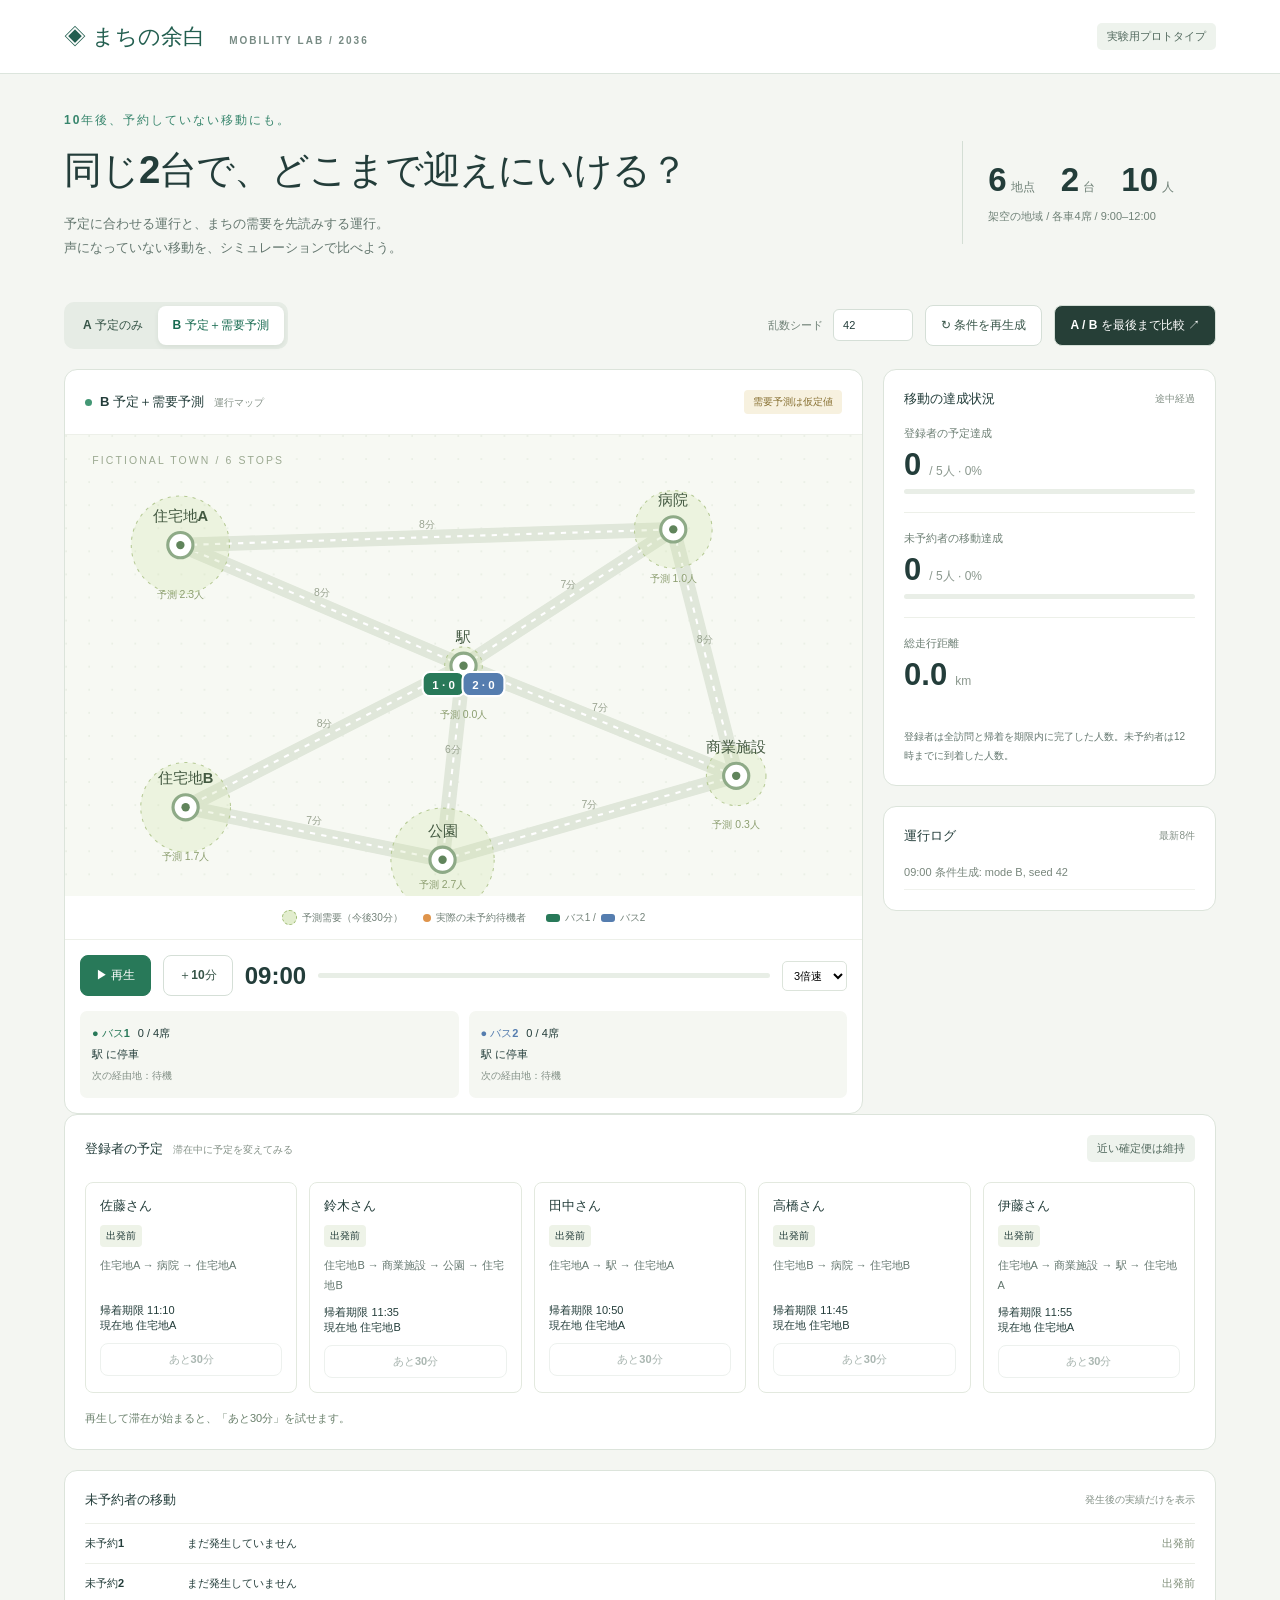
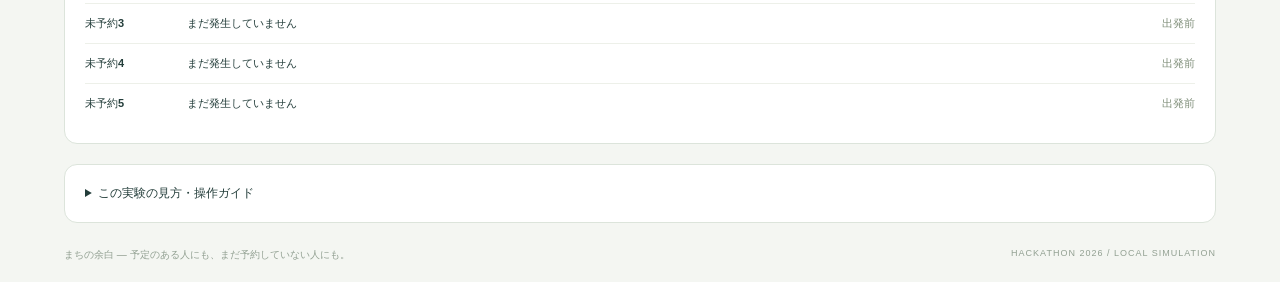
==== index.html @ 5d80bab8 "Build mobility simulator with operation guide and GitHub Pages site" ====
<!doctype html>
<html lang="ja"><head><meta charset="utf-8"><meta name="viewport" content="width=device-width, initial-scale=1"><link rel="icon" href="favicon.svg" type="image/svg+xml"><title>まちの余白 | 需要バスシミュレーター</title><link rel="stylesheet" href="style.css"></head>
<body><header><a class="brand" href="./">◈ まちの余白 <small>MOBILITY LAB / 2036</small></a><span class="tag">実験用プロトタイプ</span></header>
<main><div class="intro"><div><div class="eyebrow">10年後、予約していない移動にも。</div><h1>同じ2台で、<br class="mobile">どこまで迎えにいける？</h1><p>予定に合わせる運行と、まちの需要を先読みする運行。<br>声になっていない移動を、シミュレーションで比べよう。</p></div><div class="conditions"><b>6<span>地点</span> 2<span>台</span> 10<span>人</span></b><small>架空の地域 / 各車4席 / 9:00–12:00</small></div></div>
<section class="toolbar"><div class="modes" role="group" aria-label="運行方式"><button id="modeA">A 予定のみ</button><button id="modeB" class="selected">B 予定＋需要予測</button></div><label>乱数シード <input id="seed" type="number" value="42" min="1" max="999999"></label><button id="reset">↻ 条件を再生成</button><button id="compare" class="dark">A / B を最後まで比較 ↗</button></section>
<div class="layout"><section class="map-panel"><div class="panel-head"><div><span class="live-dot"></span><b id="modeTitle">B 予定＋需要予測</b><span class="muted">運行マップ</span></div><span class="assumption">需要予測は仮定値</span></div><svg id="map" viewBox="0 0 760 440" role="img" aria-label="6地点の道路、車両と待機者"></svg><div class="legend"><span><i class="halo"></i>予測需要（今後30分）</span><span><i class="wait-dot"></i>実際の未予約待機者</span><span><i class="bus-dot"></i>バス1 / <i class="bus-dot second"></i>バス2</span></div><div class="playback"><button id="play" class="primary">▶ 再生</button><button id="step">＋10分</button><strong id="clock">09:00</strong><div class="timeline"><div id="progress"></div></div><label><select id="speed" aria-label="再生速度"><option value="1">標準</option><option value="3" selected>3倍速</option><option value="8">8倍速</option></select></label></div><div id="busCards" class="bus-cards"></div></section>
<aside><section class="card"><div class="panel-head"><b>移動の達成状況</b><span id="phase" class="muted">途中経過</span></div><div id="stats"></div><p class="note">登録者は全訪問と帰着を期限内に完了した人数。未予約者は12時までに到着した人数。</p></section><section class="card"><div class="panel-head"><b>運行ログ</b><span class="muted">最新8件</span></div><div id="logs" class="logs" aria-live="off"></div></section></aside></div>
<section id="comparison" class="card comparison" hidden></section>
<section class="card"><div class="panel-head"><div><b>登録者の予定</b><span class="muted">滞在中に予定を変えてみる</span></div><span class="tag">近い確定便は維持</span></div><div id="people" class="people"></div><p id="notice" class="notice" role="status">再生して滞在が始まると、「あと30分」を試せます。</p></section>
<section class="card"><div class="panel-head"><b>未予約者の移動</b><span class="muted">発生後の実績だけを表示</span></div><div id="walkins" class="walkins"></div></section>
<details class="card"><summary>この実験の見方・操作ガイド</summary>
<h3>まずは1分で体験</h3>
<ol class="guide">
<li><b>バスを動かす：</b>「B 予定＋需要予測」とシード「42」のまま、「＋10分」を2回押して9:20へ進めます。「再生」なら自動で進み、もう一度押すと一時停止。速度は右のメニューで変えられます。</li>
<li><b>予定を変える：</b>登録者の予定で、滞在中の佐藤さんの「あと30分」を押します。次の出発可能時刻が9:42から10:12に変わります。帰着期限は変わりません。運行を進め、後続の迎えや達成状況を見てください。</li>
<li><b>同じ条件で比べる：</b>「A / B を最後まで比較」を押すと、AとBを同じシード・予定変更なしで9時から12時まで計算し、結果を並べます。いま見ている地図の時刻と変更内容はそのままです。</li>
<li><b>別の需要で試す：</b>シードを「1」に変えて比較すると、Bが必ず有利ではない例を見られます。「条件を再生成」でそのシードの運行を9時からやり直せます。A/Bの方式切り替えも運行と予定変更をリセットします。</li>
</ol>
<h3>画面の読み方</h3>
<p>緑の円は今後30分の予測需要で、実際の乗客数ではありません。オレンジの「待ち」はその場にいる未予約者。バスの数字は「車両番号・乗車人数」です。「未予約者の移動」と運行ログで、実際の乗車・到着を追えます。</p>
<p>「あと30分」は滞在中に使えます。出発可能時刻まで10分以内、または次の迎えが確定済みの場合は変更を断ります。割り当てられない移動や期限内に終わらない予定も、成功として数えません。</p>
<p>比べたいのは「何人多く運べたか」と「そのために何km走ったか」。登録者の達成率も一緒に見てください。このデモのシード42では、登録者はA/Bとも5人達成、未予約者はAが0人・Bが4人、距離は109.8km・154.8kmです。距離増加も含めて効果を考える実験です。</p>
<h3>実験の条件と簡易版の範囲</h3><p>AもBも、停留所に来た時点で未予約者を確認し、運べる場合は受け入れます。Bだけが仮の期待需要を使って立ち寄ります。未来の発生時刻や、到着前の待機人数は配車に使いません。</p><p>結果は固定の道路と仮の需要から計算するもので、実地域での効果を保証しません。Bが必ず有利になる設定ではありません。比較ボタンは同じシード・予定変更なしで最初からA/Bを実行します。</p><p>ブラウザ内で完結するHTML/JavaScript版です。AIによるコード作成支援を利用しています。需要予測は学習済みAIではなく仮定した分布です。</p><p id="engineNotes">簡易配車：固定道路の最短経路と貪欲な割当を使います。全訪問・全車両をまとめて最適化する方式ではありません。各車の次の迎え1件を確定し、その先は仮計画にします。出発可能時刻と帰着期限をもとに次便を割り当て、10分以内の便の変更は拒否します。将来の全訪問を含めた厳密な挿入最適化は本格版の追加範囲です。</p></details>
<footer>まちの余白 — 予定のある人にも、まだ予約していない人にも。<span>HACKATHON 2026 / LOCAL SIMULATION</span></footer></main><script src="engine.js"></script><script src="app.js"></script></body></html>
---- style.css ----
:root{font-family:-apple-system,BlinkMacSystemFont,'Hiragino Kaku Gothic ProN','Noto Sans JP',sans-serif;color:#233d3a;background:#f4f6f2;font-synthesis:none}*{box-sizing:border-box}body{margin:0}header{height:74px;background:#fff;border-bottom:1px solid #dce5dd;display:flex;align-items:center;justify-content:space-between;padding:0 5%}.brand{text-decoration:none;color:#235f50;font-size:22px;font-weight:800}.brand small{font-size:10px;letter-spacing:2px;margin-left:18px;color:#788b84}.tag{font-size:11px;background:#eef3ed;padding:6px 10px;border-radius:5px;color:#52695e}main{max-width:1440px;margin:auto;padding:38px 5% 20px}.intro{display:flex;justify-content:space-between;align-items:center;margin-bottom:28px}.eyebrow{font-size:12px;font-weight:700;letter-spacing:2px;color:#36856c}h1{font-size:clamp(26px,3vw,39px);line-height:1.5;letter-spacing:-1px;margin:12px 0}p{font-size:13px;line-height:1.9;color:#64776f}.conditions{padding:20px 25px;border-left:1px solid #d4ded5}.conditions b{font-size:33px;white-space:nowrap}.conditions b span{font-size:12px;margin:0 17px 0 4px;color:#6f8177}.conditions small{display:block;font-size:11px;margin-top:10px;color:#6f8177}.toolbar{display:flex;gap:12px;align-items:center;margin-bottom:20px;flex-wrap:wrap}button,select,input{font:inherit}button{border:1px solid #d5dfd7;background:white;color:#365447;border-radius:8px;padding:11px 15px;font-size:12px;font-weight:650;cursor:pointer;transition:.15s}button:hover{background:#e3efe5;border-color:#86af99}button:disabled{cursor:default;opacity:.42}button:focus-visible,select:focus-visible,input:focus-visible{outline:3px solid #ebba53;outline-offset:2px}.modes{display:flex;background:#e6ece5;border-radius:10px;padding:4px}.modes button{border:0;background:transparent}.modes .selected{background:#fff;box-shadow:0 2px 5px #29443115;color:#176a50}.toolbar label{font-size:11px;margin-left:auto;color:#6d7f74}input{width:80px;border:1px solid #d5dfd7;border-radius:6px;padding:9px;margin-left:7px;background:white;color:#233d3a}.dark{background:#263f37;color:white}.primary{background:#287959;color:white;border-color:#287959}.layout{display:grid;grid-template-columns:minmax(0,2.4fr) minmax(255px,1fr);gap:20px}.map-panel,.card{border:1px solid #dce4db;background:#fff;border-radius:13px;overflow:hidden}.card{padding:20px;margin-bottom:20px}.panel-head{display:flex;align-items:center;justify-content:space-between;gap:10px;font-size:13px;flex-wrap:wrap}.map-panel>.panel-head{padding:20px;border-bottom:1px solid #edf0e9}.muted{font-size:10px;color:#849187;margin-left:10px}.live-dot{display:inline-block;width:7px;height:7px;border-radius:50%;background:#439775;margin-right:8px}.assumption{font-size:10px;color:#887133;background:#f7f1df;padding:5px 9px;border-radius:4px}#map{width:100%;display:block;background:#f7f9f3}svg text{font-family:inherit}.legend{display:flex;justify-content:center;gap:20px;padding:14px 8px;font-size:10px;color:#728178;border-bottom:1px solid #edf0e9}.legend span{display:flex;align-items:center;gap:5px}i{display:inline-block}.halo{width:15px;height:15px;background:#e2edce;border:1px dashed #9cba70;border-radius:50%}.wait-dot{height:8px;width:8px;border-radius:50%;background:#df944b}.bus-dot{height:8px;width:14px;background:#287959;border-radius:3px}.second{background:#557daf}.playback{padding:15px;display:flex;gap:12px;align-items:center}.playback strong{font-size:24px;font-variant-numeric:tabular-nums}.timeline{height:5px;background:#e8eee6;flex:1;border-radius:10px;overflow:hidden}#progress{height:100%;background:#499977;width:0}select{font-size:11px;padding:7px;border:1px solid #dce4db;border-radius:5px;background:white}.bus-cards{display:grid;grid-template-columns:1fr 1fr;gap:10px;padding:0 15px 15px}.bus-card{background:#f5f7f2;border-radius:7px;padding:12px;font-size:11px;line-height:1.9}.bus-card b{margin-right:8px}.stat{padding:18px 0;border-bottom:1px solid #edf0e9}.stat:last-child{border-bottom:0}.stat-label{font-size:11px;color:#6d7f74}.stat-value{display:flex;align-items:baseline;gap:8px;margin:7px 0}.stat-value b{font-size:31px;line-height:1.1}.stat-value span{font-size:12px;color:#8b988e}.bar{height:5px;background:#e9eee7;border-radius:9px;overflow:hidden}.bar>div{height:100%;background:#4c9575}.note{font-size:10px;margin-bottom:0}.logs{margin-top:12px;max-height:174px;overflow:auto;font-size:11px;line-height:1.8;color:#78867c}.logs div{border-bottom:1px solid #f0f2ed;padding:6px 0}.people{display:grid;grid-template-columns:repeat(5,1fr);gap:12px;margin-top:20px}.person{border:1px solid #e3e9df;border-radius:8px;padding:14px;font-size:11px}.person h3{font-size:13px;margin:0 0 10px}.person p{font-size:11px;line-height:1.8;min-height:38px;margin:9px 0}.person .status{font-size:10px;border-radius:4px;background:#eef3e8;padding:4px 6px;display:inline-block}.person button{width:100%;margin-top:10px;padding:8px;font-size:11px}.notice{font-size:11px;color:#6a806c;margin:15px 0 0}.comparison{margin-top:20px}.comparison table{width:100%;border-collapse:collapse;margin-top:15px;font-size:12px}.comparison td,.comparison th{padding:12px;text-align:left;border-bottom:1px solid #e7ede3}.comparison th{color:#6b7d71;font-weight:500}.comparison td:last-child{background:#f2f7ee}details{font-size:12px;margin-top:20px}summary{cursor:pointer;font-weight:600}footer{display:flex;justify-content:space-between;font-size:10px;color:#92a092;margin-top:25px;gap:20px}footer span{font-size:9px;letter-spacing:1px}.mobile{display:none}@media(max-width:1050px){main{padding:25px 3%}.layout{grid-template-columns:1fr}aside{display:grid;grid-template-columns:1fr 1fr;gap:20px}.conditions{display:none}.people{grid-template-columns:repeat(3,1fr)}.toolbar label{margin-left:0}}@media(max-width:600px){header{height:60px}.brand{font-size:18px}.brand small{display:none}main{padding:24px 14px}.mobile{display:block}.intro p{font-size:11px}.toolbar{gap:8px}.toolbar>.dark{width:100%}.modes{width:100%}.modes button{flex:1}.people{grid-template-columns:1fr 1fr}aside{display:block}.legend{gap:8px;font-size:8px}.playback{gap:7px;padding:12px 8px}.playback strong{font-size:20px}.playback button{padding:9px}.timeline{min-width:20px}footer{display:block}footer span{display:block;margin-top:10px}.panel-head .muted{display:none}.card{padding:15px}}
.walkins{margin-top:14px}.walkin{display:grid;grid-template-columns:90px 1fr 140px;gap:12px;border-top:1px solid #edf0e9;padding:12px 0;font-size:11px}.walkin .status{text-align:right;color:#7e8d78}@media(max-width:600px){.walkin{grid-template-columns:65px 1fr 95px;font-size:10px;gap:6px}}
.guide{padding-left:22px;color:#64776f;line-height:1.9}.guide li{margin:12px 0}.guide b{color:#365447}details h3{font-size:13px;margin:22px 0 10px}
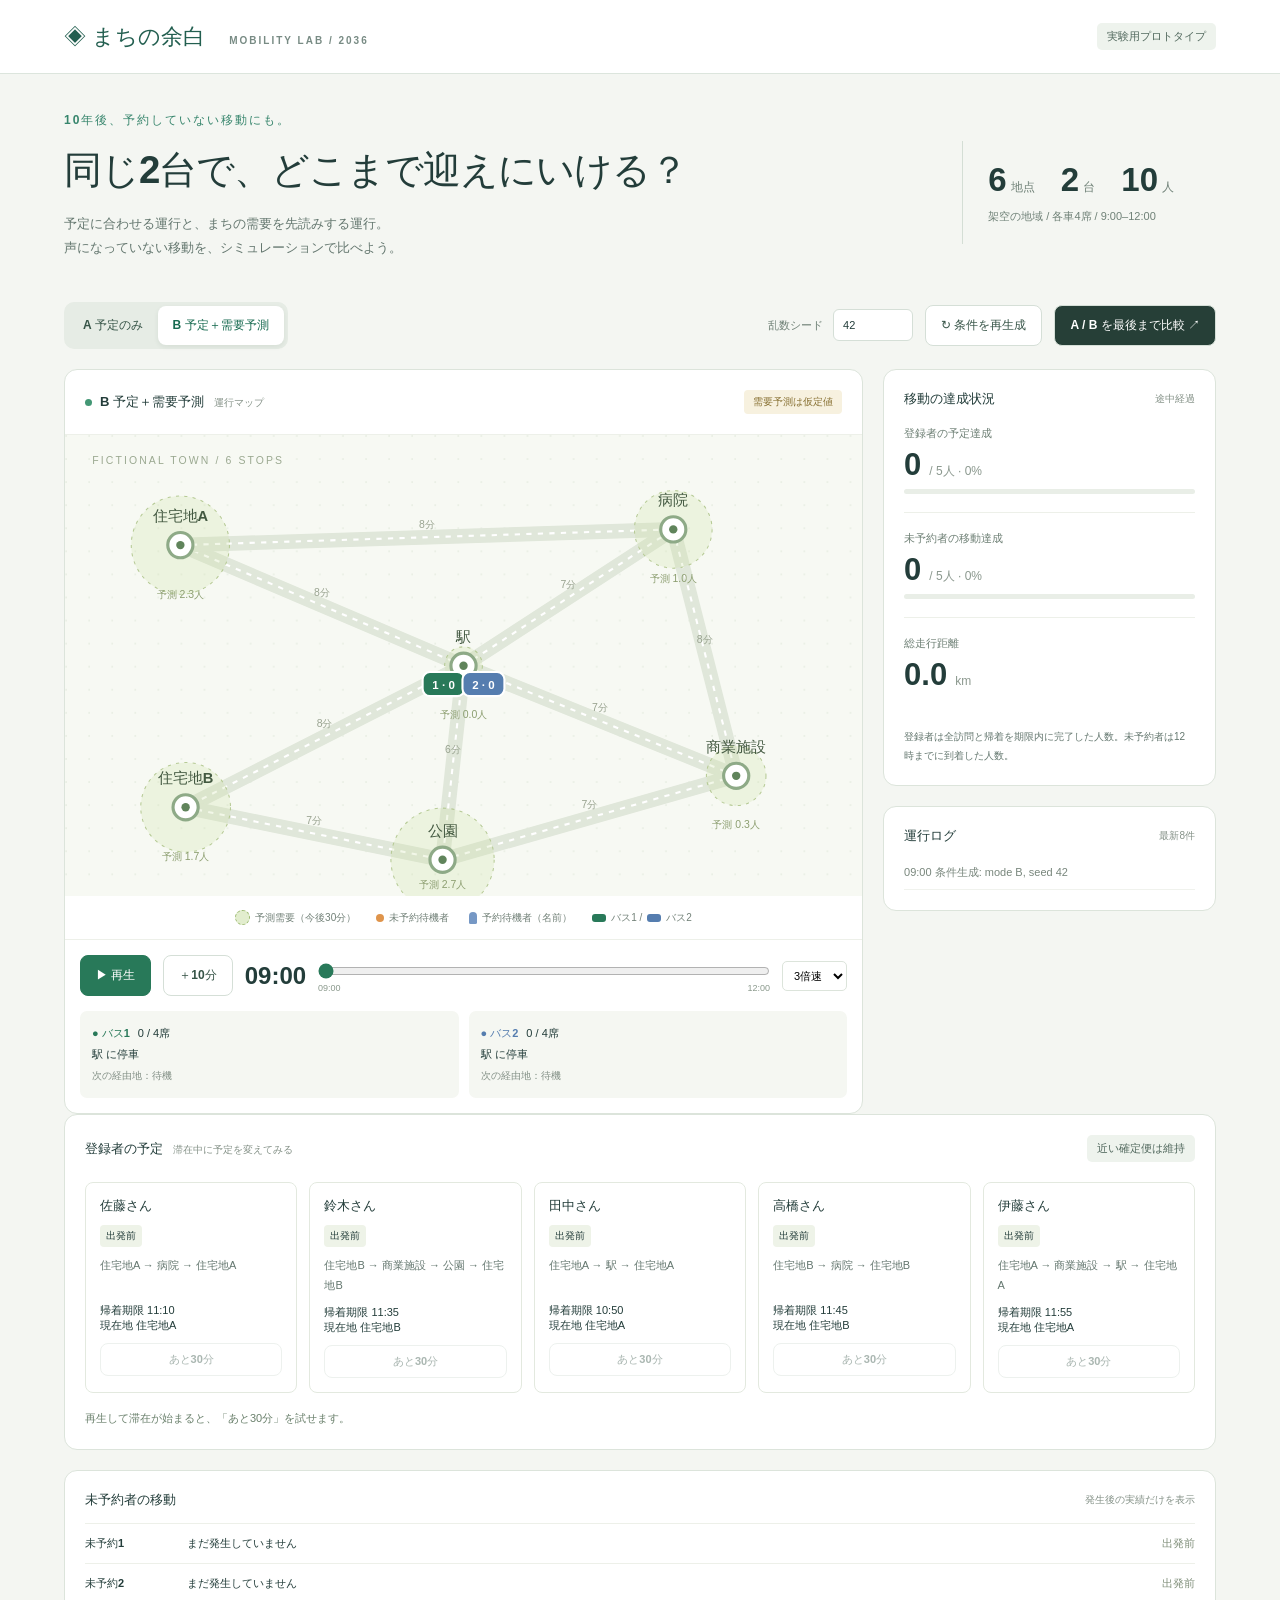
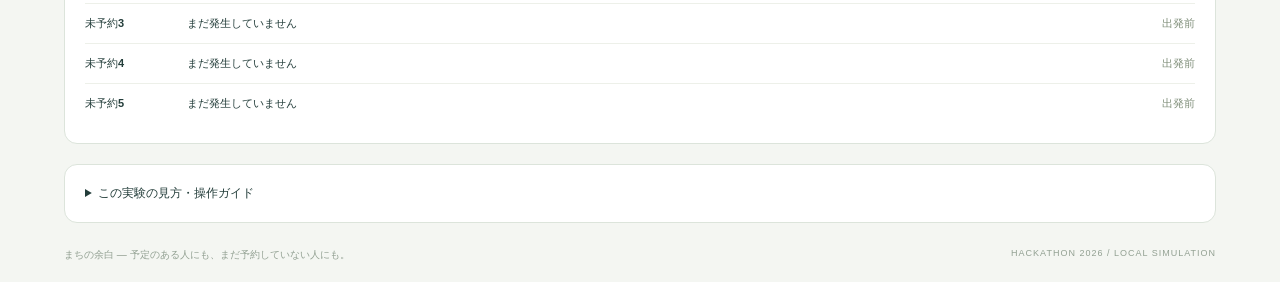
==== commit 6e3daccf: "Show named reservation waiters and add reversible time slider" ====
--- a/index.html
+++ b/index.html
@@ -3,7 +3,7 @@
 <body><header><a class="brand" href="./">◈ まちの余白 <small>MOBILITY LAB / 2036</small></a><span class="tag">実験用プロトタイプ</span></header>
 <main><div class="intro"><div><div class="eyebrow">10年後、予約していない移動にも。</div><h1>同じ2台で、<br class="mobile">どこまで迎えにいける？</h1><p>予定に合わせる運行と、まちの需要を先読みする運行。<br>声になっていない移動を、シミュレーションで比べよう。</p></div><div class="conditions"><b>6<span>地点</span> 2<span>台</span> 10<span>人</span></b><small>架空の地域 / 各車4席 / 9:00–12:00</small></div></div>
 <section class="toolbar"><div class="modes" role="group" aria-label="運行方式"><button id="modeA">A 予定のみ</button><button id="modeB" class="selected">B 予定＋需要予測</button></div><label>乱数シード <input id="seed" type="number" value="42" min="1" max="999999"></label><button id="reset">↻ 条件を再生成</button><button id="compare" class="dark">A / B を最後まで比較 ↗</button></section>
-<div class="layout"><section class="map-panel"><div class="panel-head"><div><span class="live-dot"></span><b id="modeTitle">B 予定＋需要予測</b><span class="muted">運行マップ</span></div><span class="assumption">需要予測は仮定値</span></div><svg id="map" viewBox="0 0 760 440" role="img" aria-label="6地点の道路、車両と待機者"></svg><div class="legend"><span><i class="halo"></i>予測需要（今後30分）</span><span><i class="wait-dot"></i>実際の未予約待機者</span><span><i class="bus-dot"></i>バス1 / <i class="bus-dot second"></i>バス2</span></div><div class="playback"><button id="play" class="primary">▶ 再生</button><button id="step">＋10分</button><strong id="clock">09:00</strong><div class="timeline"><div id="progress"></div></div><label><select id="speed" aria-label="再生速度"><option value="1">標準</option><option value="3" selected>3倍速</option><option value="8">8倍速</option></select></label></div><div id="busCards" class="bus-cards"></div></section>
+<div class="layout"><section class="map-panel"><div class="panel-head"><div><span class="live-dot"></span><b id="modeTitle">B 予定＋需要予測</b><span class="muted">運行マップ</span></div><span class="assumption">需要予測は仮定値</span></div><svg id="map" viewBox="0 0 760 440" role="img" aria-label="6地点の道路、車両と待機者"></svg><div class="legend"><span><i class="halo"></i>予測需要（今後30分）</span><span><i class="wait-dot"></i>未予約待機者</span><span><i class="reserved-dot"></i>予約待機者（名前）</span><span><i class="bus-dot"></i>バス1 / <i class="bus-dot second"></i>バス2</span></div><div class="playback"><button id="play" class="primary">▶ 再生</button><button id="step">＋10分</button><strong id="clock">09:00</strong><div class="timeline"><input id="timeSlider" type="range" min="0" max="180" step="1" value="0" aria-label="表示時刻（9時から12時）" aria-valuetext="09:00"><div class="time-bounds"><span>09:00</span><span>12:00</span></div></div><label><select id="speed" aria-label="再生速度"><option value="1">標準</option><option value="3" selected>3倍速</option><option value="8">8倍速</option></select></label></div><div id="busCards" class="bus-cards"></div></section>
 <aside><section class="card"><div class="panel-head"><b>移動の達成状況</b><span id="phase" class="muted">途中経過</span></div><div id="stats"></div><p class="note">登録者は全訪問と帰着を期限内に完了した人数。未予約者は12時までに到着した人数。</p></section><section class="card"><div class="panel-head"><b>運行ログ</b><span class="muted">最新8件</span></div><div id="logs" class="logs" aria-live="off"></div></section></aside></div>
 <section id="comparison" class="card comparison" hidden></section>
 <section class="card"><div class="panel-head"><div><b>登録者の予定</b><span class="muted">滞在中に予定を変えてみる</span></div><span class="tag">近い確定便は維持</span></div><div id="people" class="people"></div><p id="notice" class="notice" role="status">再生して滞在が始まると、「あと30分」を試せます。</p></section>
@@ -16,9 +16,9 @@
 <li><b>同じ条件で比べる：</b>「A / B を最後まで比較」を押すと、AとBを同じシード・予定変更なしで9時から12時まで計算し、結果を並べます。いま見ている地図の時刻と変更内容はそのままです。</li>
 <li><b>別の需要で試す：</b>シードを「1」に変えて比較すると、Bが必ず有利ではない例を見られます。「条件を再生成」でそのシードの運行を9時からやり直せます。A/Bの方式切り替えも運行と予定変更をリセットします。</li>
 </ol>
-<h3>画面の読み方</h3>
-<p>緑の円は今後30分の予測需要で、実際の乗客数ではありません。オレンジの「待ち」はその場にいる未予約者。バスの数字は「車両番号・乗車人数」です。「未予約者の移動」と運行ログで、実際の乗車・到着を追えます。</p>
+<p><b>時間を自由に見返す：</b>時計の右のスライダーを動かすと、9:00〜12:00の任意の時刻へ1分単位で移動します。車両・待機者・達成状況・ログもその時刻に切り替わり、再生は一時停止します。予定変更は巻き戻しても保持されます。過去の時刻で新たに予定を変更した場合は、その時刻より後の変更を取り消して運行を再計算します。</p><h3>画面の読み方</h3>
+<p>緑の円は今後30分の予測需要で、実際の乗客数ではありません。オレンジの「待ち」はその場にいる未予約者。青い人型アイコンと名前は予約して迎えを待っている人で、乗車すると地図上の名前が消えます。バスの数字は「車両番号・乗車人数」です。「未予約者の移動」と運行ログで、実際の乗車・到着を追えます。</p>
 <p>「あと30分」は滞在中に使えます。出発可能時刻まで10分以内、または次の迎えが確定済みの場合は変更を断ります。割り当てられない移動や期限内に終わらない予定も、成功として数えません。</p>
 <p>比べたいのは「何人多く運べたか」と「そのために何km走ったか」。登録者の達成率も一緒に見てください。このデモのシード42では、登録者はA/Bとも5人達成、未予約者はAが0人・Bが4人、距離は109.8km・154.8kmです。距離増加も含めて効果を考える実験です。</p>
 <h3>実験の条件と簡易版の範囲</h3><p>AもBも、停留所に来た時点で未予約者を確認し、運べる場合は受け入れます。Bだけが仮の期待需要を使って立ち寄ります。未来の発生時刻や、到着前の待機人数は配車に使いません。</p><p>結果は固定の道路と仮の需要から計算するもので、実地域での効果を保証しません。Bが必ず有利になる設定ではありません。比較ボタンは同じシード・予定変更なしで最初からA/Bを実行します。</p><p>ブラウザ内で完結するHTML/JavaScript版です。AIによるコード作成支援を利用しています。需要予測は学習済みAIではなく仮定した分布です。</p><p id="engineNotes">簡易配車：固定道路の最短経路と貪欲な割当を使います。全訪問・全車両をまとめて最適化する方式ではありません。各車の次の迎え1件を確定し、その先は仮計画にします。出発可能時刻と帰着期限をもとに次便を割り当て、10分以内の便の変更は拒否します。将来の全訪問を含めた厳密な挿入最適化は本格版の追加範囲です。</p></details>
-<footer>まちの余白 — 予定のある人にも、まだ予約していない人にも。<span>HACKATHON 2026 / LOCAL SIMULATION</span></footer></main><script src="engine.js"></script><script src="app.js"></script></body></html>
+<footer>まちの余白 — 予定のある人にも、まだ予約していない人にも。<span>HACKATHON 2026 / LOCAL SIMULATION</span></footer></main><script src="engine.js"></script><script src="timeline.js"></script><script src="app.js"></script></body></html>
--- a/style.css
+++ b/style.css
@@ -1,3 +1,4 @@
 :root{font-family:-apple-system,BlinkMacSystemFont,'Hiragino Kaku Gothic ProN','Noto Sans JP',sans-serif;color:#233d3a;background:#f4f6f2;font-synthesis:none}*{box-sizing:border-box}body{margin:0}header{height:74px;background:#fff;border-bottom:1px solid #dce5dd;display:flex;align-items:center;justify-content:space-between;padding:0 5%}.brand{text-decoration:none;color:#235f50;font-size:22px;font-weight:800}.brand small{font-size:10px;letter-spacing:2px;margin-left:18px;color:#788b84}.tag{font-size:11px;background:#eef3ed;padding:6px 10px;border-radius:5px;color:#52695e}main{max-width:1440px;margin:auto;padding:38px 5% 20px}.intro{display:flex;justify-content:space-between;align-items:center;margin-bottom:28px}.eyebrow{font-size:12px;font-weight:700;letter-spacing:2px;color:#36856c}h1{font-size:clamp(26px,3vw,39px);line-height:1.5;letter-spacing:-1px;margin:12px 0}p{font-size:13px;line-height:1.9;color:#64776f}.conditions{padding:20px 25px;border-left:1px solid #d4ded5}.conditions b{font-size:33px;white-space:nowrap}.conditions b span{font-size:12px;margin:0 17px 0 4px;color:#6f8177}.conditions small{display:block;font-size:11px;margin-top:10px;color:#6f8177}.toolbar{display:flex;gap:12px;align-items:center;margin-bottom:20px;flex-wrap:wrap}button,select,input{font:inherit}button{border:1px solid #d5dfd7;background:white;color:#365447;border-radius:8px;padding:11px 15px;font-size:12px;font-weight:650;cursor:pointer;transition:.15s}button:hover{background:#e3efe5;border-color:#86af99}button:disabled{cursor:default;opacity:.42}button:focus-visible,select:focus-visible,input:focus-visible{outline:3px solid #ebba53;outline-offset:2px}.modes{display:flex;background:#e6ece5;border-radius:10px;padding:4px}.modes button{border:0;background:transparent}.modes .selected{background:#fff;box-shadow:0 2px 5px #29443115;color:#176a50}.toolbar label{font-size:11px;margin-left:auto;color:#6d7f74}input{width:80px;border:1px solid #d5dfd7;border-radius:6px;padding:9px;margin-left:7px;background:white;color:#233d3a}.dark{background:#263f37;color:white}.primary{background:#287959;color:white;border-color:#287959}.layout{display:grid;grid-template-columns:minmax(0,2.4fr) minmax(255px,1fr);gap:20px}.map-panel,.card{border:1px solid #dce4db;background:#fff;border-radius:13px;overflow:hidden}.card{padding:20px;margin-bottom:20px}.panel-head{display:flex;align-items:center;justify-content:space-between;gap:10px;font-size:13px;flex-wrap:wrap}.map-panel>.panel-head{padding:20px;border-bottom:1px solid #edf0e9}.muted{font-size:10px;color:#849187;margin-left:10px}.live-dot{display:inline-block;width:7px;height:7px;border-radius:50%;background:#439775;margin-right:8px}.assumption{font-size:10px;color:#887133;background:#f7f1df;padding:5px 9px;border-radius:4px}#map{width:100%;display:block;background:#f7f9f3}svg text{font-family:inherit}.legend{display:flex;justify-content:center;gap:20px;padding:14px 8px;font-size:10px;color:#728178;border-bottom:1px solid #edf0e9}.legend span{display:flex;align-items:center;gap:5px}i{display:inline-block}.halo{width:15px;height:15px;background:#e2edce;border:1px dashed #9cba70;border-radius:50%}.wait-dot{height:8px;width:8px;border-radius:50%;background:#df944b}.bus-dot{height:8px;width:14px;background:#287959;border-radius:3px}.second{background:#557daf}.playback{padding:15px;display:flex;gap:12px;align-items:center}.playback strong{font-size:24px;font-variant-numeric:tabular-nums}.timeline{height:5px;background:#e8eee6;flex:1;border-radius:10px;overflow:hidden}#progress{height:100%;background:#499977;width:0}select{font-size:11px;padding:7px;border:1px solid #dce4db;border-radius:5px;background:white}.bus-cards{display:grid;grid-template-columns:1fr 1fr;gap:10px;padding:0 15px 15px}.bus-card{background:#f5f7f2;border-radius:7px;padding:12px;font-size:11px;line-height:1.9}.bus-card b{margin-right:8px}.stat{padding:18px 0;border-bottom:1px solid #edf0e9}.stat:last-child{border-bottom:0}.stat-label{font-size:11px;color:#6d7f74}.stat-value{display:flex;align-items:baseline;gap:8px;margin:7px 0}.stat-value b{font-size:31px;line-height:1.1}.stat-value span{font-size:12px;color:#8b988e}.bar{height:5px;background:#e9eee7;border-radius:9px;overflow:hidden}.bar>div{height:100%;background:#4c9575}.note{font-size:10px;margin-bottom:0}.logs{margin-top:12px;max-height:174px;overflow:auto;font-size:11px;line-height:1.8;color:#78867c}.logs div{border-bottom:1px solid #f0f2ed;padding:6px 0}.people{display:grid;grid-template-columns:repeat(5,1fr);gap:12px;margin-top:20px}.person{border:1px solid #e3e9df;border-radius:8px;padding:14px;font-size:11px}.person h3{font-size:13px;margin:0 0 10px}.person p{font-size:11px;line-height:1.8;min-height:38px;margin:9px 0}.person .status{font-size:10px;border-radius:4px;background:#eef3e8;padding:4px 6px;display:inline-block}.person button{width:100%;margin-top:10px;padding:8px;font-size:11px}.notice{font-size:11px;color:#6a806c;margin:15px 0 0}.comparison{margin-top:20px}.comparison table{width:100%;border-collapse:collapse;margin-top:15px;font-size:12px}.comparison td,.comparison th{padding:12px;text-align:left;border-bottom:1px solid #e7ede3}.comparison th{color:#6b7d71;font-weight:500}.comparison td:last-child{background:#f2f7ee}details{font-size:12px;margin-top:20px}summary{cursor:pointer;font-weight:600}footer{display:flex;justify-content:space-between;font-size:10px;color:#92a092;margin-top:25px;gap:20px}footer span{font-size:9px;letter-spacing:1px}.mobile{display:none}@media(max-width:1050px){main{padding:25px 3%}.layout{grid-template-columns:1fr}aside{display:grid;grid-template-columns:1fr 1fr;gap:20px}.conditions{display:none}.people{grid-template-columns:repeat(3,1fr)}.toolbar label{margin-left:0}}@media(max-width:600px){header{height:60px}.brand{font-size:18px}.brand small{display:none}main{padding:24px 14px}.mobile{display:block}.intro p{font-size:11px}.toolbar{gap:8px}.toolbar>.dark{width:100%}.modes{width:100%}.modes button{flex:1}.people{grid-template-columns:1fr 1fr}aside{display:block}.legend{gap:8px;font-size:8px}.playback{gap:7px;padding:12px 8px}.playback strong{font-size:20px}.playback button{padding:9px}.timeline{min-width:20px}footer{display:block}footer span{display:block;margin-top:10px}.panel-head .muted{display:none}.card{padding:15px}}
 .walkins{margin-top:14px}.walkin{display:grid;grid-template-columns:90px 1fr 140px;gap:12px;border-top:1px solid #edf0e9;padding:12px 0;font-size:11px}.walkin .status{text-align:right;color:#7e8d78}@media(max-width:600px){.walkin{grid-template-columns:65px 1fr 95px;font-size:10px;gap:6px}}
 .guide{padding-left:22px;color:#64776f;line-height:1.9}.guide li{margin:12px 0}.guide b{color:#365447}details h3{font-size:13px;margin:22px 0 10px}
+.reserved-dot{width:8px;height:12px;background:#7698c5;border-radius:5px 5px 2px 2px}.legend{flex-wrap:wrap}.timeline{height:auto;overflow:visible;background:transparent;min-width:90px;flex:1}.timeline input[type=range]{display:block;width:100%;height:24px;padding:0;margin:0;border:0;border-radius:0;background:transparent;accent-color:#287959;cursor:ew-resize}.time-bounds{display:flex;justify-content:space-between;color:#8a998c;font-size:9px}.playback{flex-wrap:wrap}@media(max-width:600px){.playback .timeline{order:5;flex-basis:100%;margin-top:4px}.playback>label{margin-left:auto}.timeline input[type=range]{height:32px}}
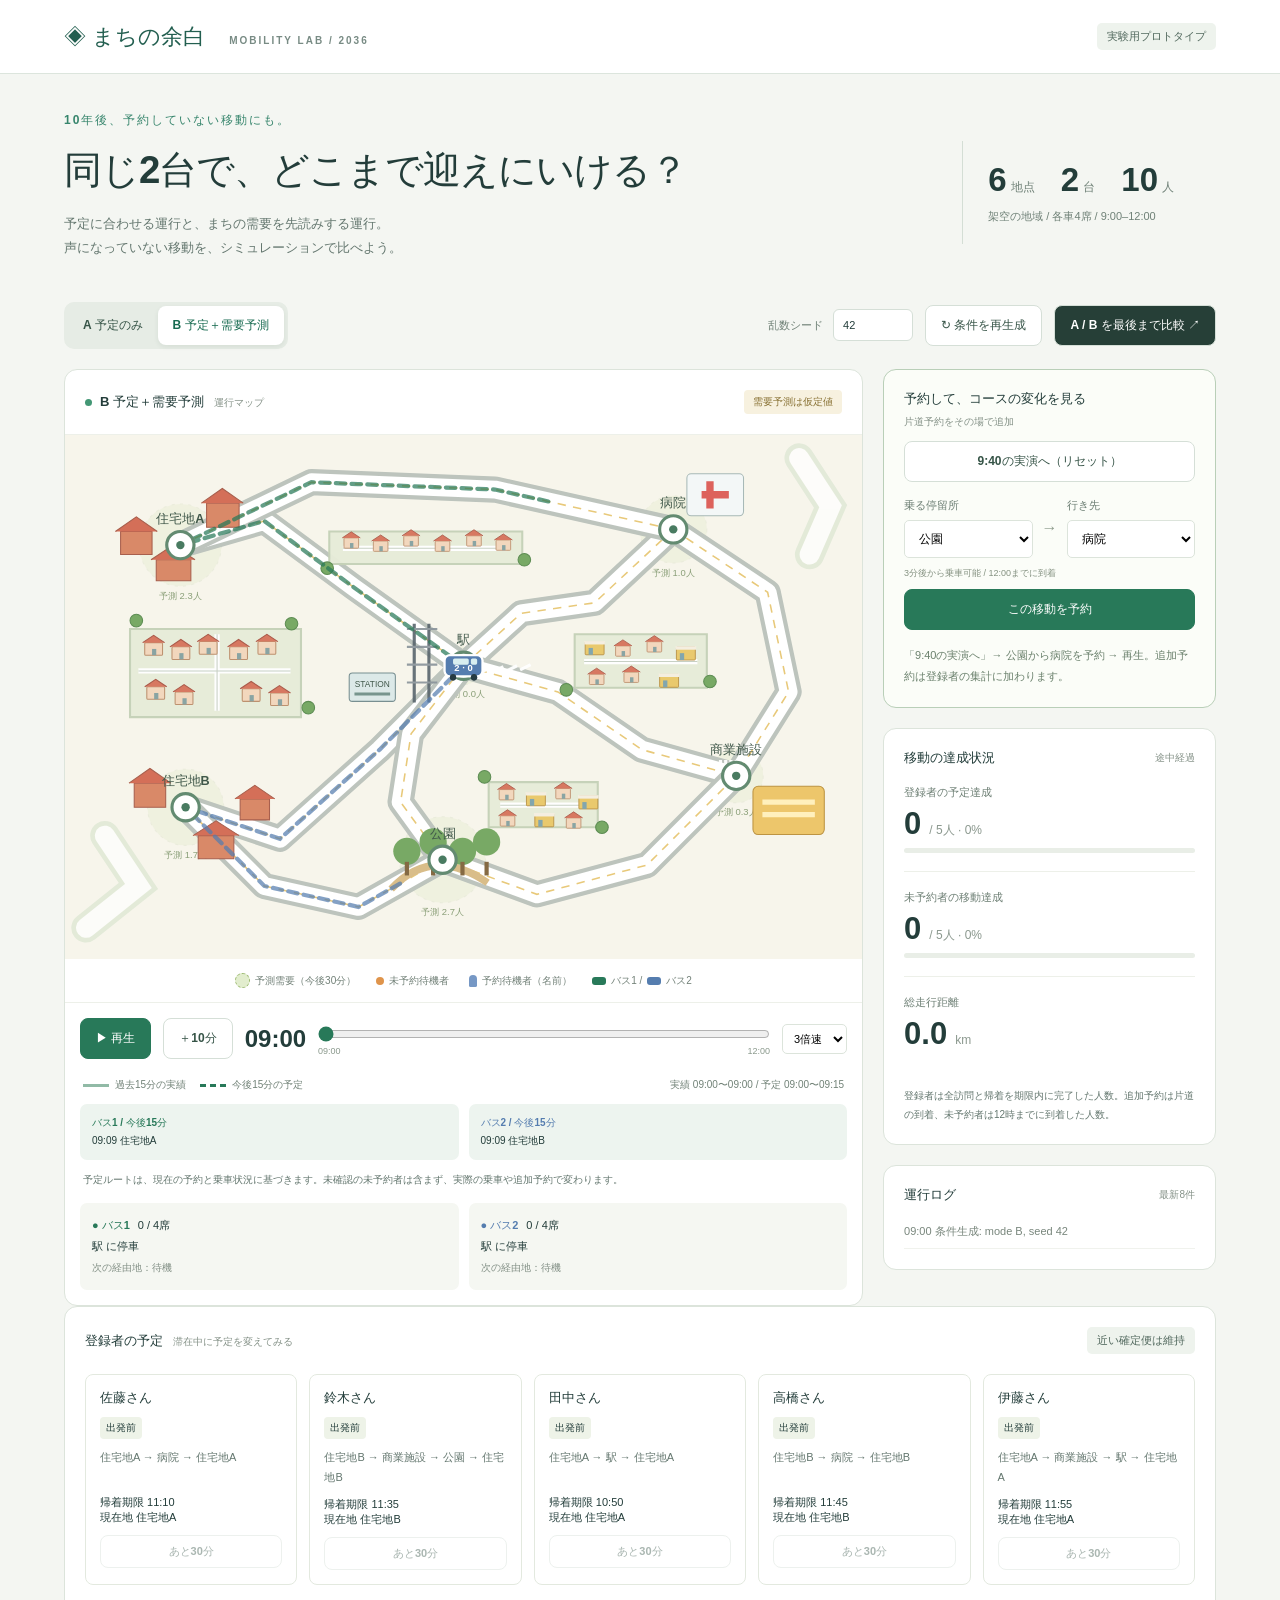
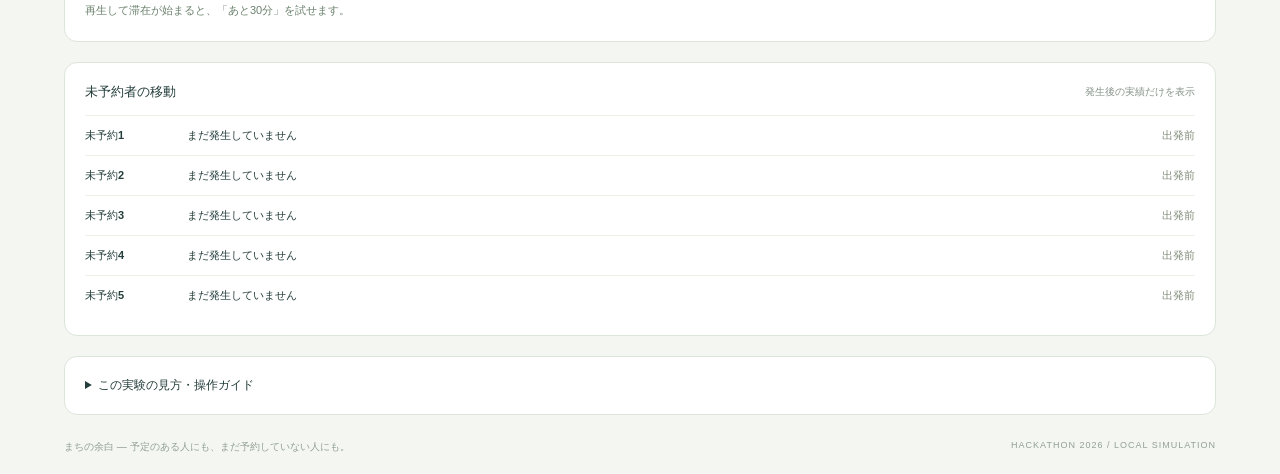
==== commit e13532b2: "Render street scene and show route changes for live reservations" ====
--- a/index.html
+++ b/index.html
@@ -1,24 +1,25 @@
 <!doctype html>
 <html lang="ja"><head><meta charset="utf-8"><meta name="viewport" content="width=device-width, initial-scale=1"><link rel="icon" href="favicon.svg" type="image/svg+xml"><title>まちの余白 | 需要バスシミュレーター</title><link rel="stylesheet" href="style.css"></head>
 <body><header><a class="brand" href="./">◈ まちの余白 <small>MOBILITY LAB / 2036</small></a><span class="tag">実験用プロトタイプ</span></header>
-<main><div class="intro"><div><div class="eyebrow">10年後、予約していない移動にも。</div><h1>同じ2台で、<br class="mobile">どこまで迎えにいける？</h1><p>予定に合わせる運行と、まちの需要を先読みする運行。<br>声になっていない移動を、シミュレーションで比べよう。</p></div><div class="conditions"><b>6<span>地点</span> 2<span>台</span> 10<span>人</span></b><small>架空の地域 / 各車4席 / 9:00–12:00</small></div></div>
+<main><div class="intro"><div><div class="eyebrow">10年後、予約していない移動にも。</div><h1>同じ2台で、<br class="mobile">どこまで迎えにいける？</h1><p>予定に合わせる運行と、まちの需要を先読みする運行。<br>声になっていない移動を、シミュレーションで比べよう。</p></div><div class="conditions"><b>6<span>地点</span> 2<span>台</span> <strong id="population">10</strong><span>人</span></b><small>架空の地域 / 各車4席 / 9:00–12:00</small></div></div>
 <section class="toolbar"><div class="modes" role="group" aria-label="運行方式"><button id="modeA">A 予定のみ</button><button id="modeB" class="selected">B 予定＋需要予測</button></div><label>乱数シード <input id="seed" type="number" value="42" min="1" max="999999"></label><button id="reset">↻ 条件を再生成</button><button id="compare" class="dark">A / B を最後まで比較 ↗</button></section>
-<div class="layout"><section class="map-panel"><div class="panel-head"><div><span class="live-dot"></span><b id="modeTitle">B 予定＋需要予測</b><span class="muted">運行マップ</span></div><span class="assumption">需要予測は仮定値</span></div><svg id="map" viewBox="0 0 760 440" role="img" aria-label="6地点の道路、車両と待機者"></svg><div class="legend"><span><i class="halo"></i>予測需要（今後30分）</span><span><i class="wait-dot"></i>未予約待機者</span><span><i class="reserved-dot"></i>予約待機者（名前）</span><span><i class="bus-dot"></i>バス1 / <i class="bus-dot second"></i>バス2</span></div><div class="playback"><button id="play" class="primary">▶ 再生</button><button id="step">＋10分</button><strong id="clock">09:00</strong><div class="timeline"><input id="timeSlider" type="range" min="0" max="180" step="1" value="0" aria-label="表示時刻（9時から12時）" aria-valuetext="09:00"><div class="time-bounds"><span>09:00</span><span>12:00</span></div></div><label><select id="speed" aria-label="再生速度"><option value="1">標準</option><option value="3" selected>3倍速</option><option value="8">8倍速</option></select></label></div><div id="busCards" class="bus-cards"></div></section>
-<aside><section class="card"><div class="panel-head"><b>移動の達成状況</b><span id="phase" class="muted">途中経過</span></div><div id="stats"></div><p class="note">登録者は全訪問と帰着を期限内に完了した人数。未予約者は12時までに到着した人数。</p></section><section class="card"><div class="panel-head"><b>運行ログ</b><span class="muted">最新8件</span></div><div id="logs" class="logs" aria-live="off"></div></section></aside></div>
+<div class="layout"><section class="map-panel"><div class="panel-head"><div><span class="live-dot"></span><b id="modeTitle">B 予定＋需要予測</b><span class="muted">運行マップ</span></div><span class="assumption">需要予測は仮定値</span></div><svg id="map" viewBox="0 0 760 500" role="img" aria-label="6地点の道路、車両と待機者"></svg><div class="legend"><span><i class="halo"></i>予測需要（今後30分）</span><span><i class="wait-dot"></i>未予約待機者</span><span><i class="reserved-dot"></i>予約待機者（名前）</span><span><i class="bus-dot"></i>バス1 / <i class="bus-dot second"></i>バス2</span></div><div class="playback"><button id="play" class="primary">▶ 再生</button><button id="step">＋10分</button><strong id="clock">09:00</strong><div class="timeline"><input id="timeSlider" type="range" min="0" max="180" step="1" value="0" aria-label="表示時刻（9時から12時）" aria-valuetext="09:00"><div class="time-bounds"><span>09:00</span><span>12:00</span></div></div><label><select id="speed" aria-label="再生速度"><option value="1">標準</option><option value="3" selected>3倍速</option><option value="8">8倍速</option></select></label></div><div class="route-legend"><span class="past-line">過去15分の実績</span><span class="future-line">今後15分の予定</span><span id="beforeLegend" class="before-line" hidden>予約変更前</span><small id="routeWindow"></small></div><div id="planCards" class="plan-cards"></div><p class="route-note">予定ルートは、現在の予約と乗車状況に基づきます。未確認の未予約者は含まず、実際の乗車や追加予約で変わります。</p><div id="busCards" class="bus-cards"></div></section>
+<aside><section class="card reservation-card"><div class="panel-head"><div><b>予約して、コースの変化を見る</b><span class="muted">片道予約をその場で追加</span></div><button id="demoSetup">9:40の実演へ（リセット）</button></div><form id="reservationForm"><label>乗る停留所<select id="reserveOrigin"></select></label><span class="reserve-arrow">→</span><label>行き先<select id="reserveDestination"></select></label><span class="reservation-terms">3分後から乗車可能 / 12:00までに到着</span><button id="reservationSubmit" class="primary" type="submit">この移動を予約</button></form><p id="reservationNotice" class="notice" role="status">「9:40の実演へ」→ 公園から病院を予約 → 再生。予約前後のルートと迎えの様子を比べられます。追加予約は登録者の集計に加わります。</p></section><section class="card"><div class="panel-head"><b>移動の達成状況</b><span id="phase" class="muted">途中経過</span></div><div id="stats"></div><p class="note">登録者は全訪問と帰着を期限内に完了した人数。追加予約は片道の到着、未予約者は12時までに到着した人数。</p></section><section class="card"><div class="panel-head"><b>運行ログ</b><span class="muted">最新8件</span></div><div id="logs" class="logs" aria-live="off"></div></section></aside></div>
+
 <section id="comparison" class="card comparison" hidden></section>
 <section class="card"><div class="panel-head"><div><b>登録者の予定</b><span class="muted">滞在中に予定を変えてみる</span></div><span class="tag">近い確定便は維持</span></div><div id="people" class="people"></div><p id="notice" class="notice" role="status">再生して滞在が始まると、「あと30分」を試せます。</p></section>
 <section class="card"><div class="panel-head"><b>未予約者の移動</b><span class="muted">発生後の実績だけを表示</span></div><div id="walkins" class="walkins"></div></section>
 <details class="card"><summary>この実験の見方・操作ガイド</summary>
-<h3>まずは1分で体験</h3>
+<h3>まずは予約でルートを変えてみる</h3><p>「9:40の実演へ（リセット）」を押し、公園→病院のまま「この移動を予約」。灰色の線が予約前、緑・青の破線が追加後の今後15分の予定です。再生すると、バスが道路を走り、停留所の人を迎えにいきます。実行中の区間や近い確定便がある場合、コースの変更はその後に反映されます。過去15分の走行実績は薄い実線で表示します。</p><h3>基本操作を1分で体験</h3>
 <ol class="guide">
 <li><b>バスを動かす：</b>「B 予定＋需要予測」とシード「42」のまま、「＋10分」を2回押して9:20へ進めます。「再生」なら自動で進み、もう一度押すと一時停止。速度は右のメニューで変えられます。</li>
 <li><b>予定を変える：</b>登録者の予定で、滞在中の佐藤さんの「あと30分」を押します。次の出発可能時刻が9:42から10:12に変わります。帰着期限は変わりません。運行を進め、後続の迎えや達成状況を見てください。</li>
-<li><b>同じ条件で比べる：</b>「A / B を最後まで比較」を押すと、AとBを同じシード・予定変更なしで9時から12時まで計算し、結果を並べます。いま見ている地図の時刻と変更内容はそのままです。</li>
+<li><b>同じ条件で比べる：</b>「A / B を最後まで比較」を押すと、AとBを同じシード・追加予約と予定変更なしで9時から12時まで計算し、結果を並べます。いま見ている地図の時刻と変更内容はそのままです。</li>
 <li><b>別の需要で試す：</b>シードを「1」に変えて比較すると、Bが必ず有利ではない例を見られます。「条件を再生成」でそのシードの運行を9時からやり直せます。A/Bの方式切り替えも運行と予定変更をリセットします。</li>
 </ol>
 <p><b>時間を自由に見返す：</b>時計の右のスライダーを動かすと、9:00〜12:00の任意の時刻へ1分単位で移動します。車両・待機者・達成状況・ログもその時刻に切り替わり、再生は一時停止します。予定変更は巻き戻しても保持されます。過去の時刻で新たに予定を変更した場合は、その時刻より後の変更を取り消して運行を再計算します。</p><h3>画面の読み方</h3>
-<p>緑の円は今後30分の予測需要で、実際の乗客数ではありません。オレンジの「待ち」はその場にいる未予約者。青い人型アイコンと名前は予約して迎えを待っている人で、乗車すると地図上の名前が消えます。バスの数字は「車両番号・乗車人数」です。「未予約者の移動」と運行ログで、実際の乗車・到着を追えます。</p>
+<p>緑の円は今後30分の予測需要で、実際の乗客数ではありません。オレンジの人型アイコンはその場にいる未予約者。青い人型アイコンと名前は予約して迎えを待っている人で、乗車すると地図上の名前が消えます。バスの数字は「車両番号・乗車人数」です。「未予約者の移動」と運行ログで、実際の乗車・到着を追えます。</p>
 <p>「あと30分」は滞在中に使えます。出発可能時刻まで10分以内、または次の迎えが確定済みの場合は変更を断ります。割り当てられない移動や期限内に終わらない予定も、成功として数えません。</p>
 <p>比べたいのは「何人多く運べたか」と「そのために何km走ったか」。登録者の達成率も一緒に見てください。このデモのシード42では、登録者はA/Bとも5人達成、未予約者はAが0人・Bが4人、距離は109.8km・154.8kmです。距離増加も含めて効果を考える実験です。</p>
-<h3>実験の条件と簡易版の範囲</h3><p>AもBも、停留所に来た時点で未予約者を確認し、運べる場合は受け入れます。Bだけが仮の期待需要を使って立ち寄ります。未来の発生時刻や、到着前の待機人数は配車に使いません。</p><p>結果は固定の道路と仮の需要から計算するもので、実地域での効果を保証しません。Bが必ず有利になる設定ではありません。比較ボタンは同じシード・予定変更なしで最初からA/Bを実行します。</p><p>ブラウザ内で完結するHTML/JavaScript版です。AIによるコード作成支援を利用しています。需要予測は学習済みAIではなく仮定した分布です。</p><p id="engineNotes">簡易配車：固定道路の最短経路と貪欲な割当を使います。全訪問・全車両をまとめて最適化する方式ではありません。各車の次の迎え1件を確定し、その先は仮計画にします。出発可能時刻と帰着期限をもとに次便を割り当て、10分以内の便の変更は拒否します。将来の全訪問を含めた厳密な挿入最適化は本格版の追加範囲です。</p></details>
-<footer>まちの余白 — 予定のある人にも、まだ予約していない人にも。<span>HACKATHON 2026 / LOCAL SIMULATION</span></footer></main><script src="engine.js"></script><script src="timeline.js"></script><script src="app.js"></script></body></html>
+<h3>実験の条件と簡易版の範囲</h3><p>AもBも、停留所に来た時点で未予約者を確認し、運べる場合は受け入れます。Bだけが仮の期待需要を使って立ち寄ります。未来の発生時刻や、到着前の待機人数は配車に使いません。</p><p>結果は固定の道路と仮の需要から計算するもので、実地域での効果を保証しません。Bが必ず有利になる設定ではありません。比較ボタンは同じシード・追加予約と予定変更なしで最初からA/Bを実行します。</p><p>ブラウザ内で完結するHTML/JavaScript版です。AIによるコード作成支援を利用しています。需要予測は学習済みAIではなく仮定した分布です。</p><p id="engineNotes">簡易配車：固定道路の最短経路と貪欲な割当を使います。全訪問・全車両をまとめて最適化する方式ではありません。各車の次の迎え1件を確定し、その先は仮計画にします。出発可能時刻と帰着期限をもとに次便を割り当て、10分以内の便の変更は拒否します。将来の全訪問を含めた厳密な挿入最適化は本格版の追加範囲です。</p></details>
+<footer>まちの余白 — 予定のある人にも、まだ予約していない人にも。<span>HACKATHON 2026 / LOCAL SIMULATION</span></footer></main><script src="engine.js"></script><script src="timeline.js"></script><script src="city-map.js"></script><script src="app.js"></script></body></html>
--- a/style.css
+++ b/style.css
@@ -2,3 +2,5 @@
 .walkins{margin-top:14px}.walkin{display:grid;grid-template-columns:90px 1fr 140px;gap:12px;border-top:1px solid #edf0e9;padding:12px 0;font-size:11px}.walkin .status{text-align:right;color:#7e8d78}@media(max-width:600px){.walkin{grid-template-columns:65px 1fr 95px;font-size:10px;gap:6px}}
 .guide{padding-left:22px;color:#64776f;line-height:1.9}.guide li{margin:12px 0}.guide b{color:#365447}details h3{font-size:13px;margin:22px 0 10px}
 .reserved-dot{width:8px;height:12px;background:#7698c5;border-radius:5px 5px 2px 2px}.legend{flex-wrap:wrap}.timeline{height:auto;overflow:visible;background:transparent;min-width:90px;flex:1}.timeline input[type=range]{display:block;width:100%;height:24px;padding:0;margin:0;border:0;border-radius:0;background:transparent;accent-color:#287959;cursor:ew-resize}.time-bounds{display:flex;justify-content:space-between;color:#8a998c;font-size:9px}.playback{flex-wrap:wrap}@media(max-width:600px){.playback .timeline{order:5;flex-basis:100%;margin-top:4px}.playback>label{margin-left:auto}.timeline input[type=range]{height:32px}}
+.route-legend{display:flex;flex-wrap:wrap;gap:14px;align-items:center;padding:4px 18px 12px;font-size:10px;color:#718277}.route-legend span:before{content:'';display:inline-block;width:26px;margin-right:6px;vertical-align:middle;border-top:3px solid #91baa6}.route-legend .future-line:before{border-top:3px dashed #287959}.route-legend .before-line:before{border-top:3px dashed #8d98a6}.route-legend small{margin-left:auto;font-size:10px}.plan-cards{display:grid;grid-template-columns:1fr 1fr;gap:10px;padding:0 15px}.plan-card{padding:10px 12px;border-radius:7px;background:#edf4ef;line-height:1.8;font-size:10px}.plan-card b,.plan-card span{display:block}.route-note{font-size:10px;margin:10px 18px 14px}.reservation-card{margin-top:20px;background:#fbfdf8;border-color:#b9cfb8}#reservationForm{display:flex;gap:14px;align-items:flex-end;flex-wrap:wrap;margin-top:16px}#reservationForm label{font-size:11px;color:#6d7f74}#reservationForm select{display:block;min-width:140px;padding:10px;margin-top:7px;font-size:13px}.reserve-arrow{align-self:center;color:#8e9c8d}.reservation-terms{font-size:10px;color:#849180;align-self:center}#reservationSubmit{margin-left:auto}.people{grid-template-columns:repeat(auto-fit,minmax(150px,1fr))}@media(max-width:600px){#reservationForm{gap:10px}#reservationForm label{flex:1}#reservationForm select{min-width:0;width:100%}.reservation-terms{width:100%}#reservationSubmit{width:100%}.plan-cards{grid-template-columns:1fr}.route-legend small{margin-left:0;width:100%}}
+aside .reservation-card{margin-top:0}aside .reservation-card .panel-head{display:block}aside #demoSetup{margin-top:12px;width:100%}aside #reservationForm{gap:9px}aside #reservationForm label{flex:1;min-width:75px}aside #reservationForm select{width:100%;min-width:0;font-size:12px}aside .reservation-terms{width:100%;font-size:9px}aside #reservationSubmit{width:100%}aside .reservation-card .muted{display:block;margin:7px 0 0}@media(min-width:601px) and (max-width:1050px){aside .reservation-card{grid-column:1 / -1}}
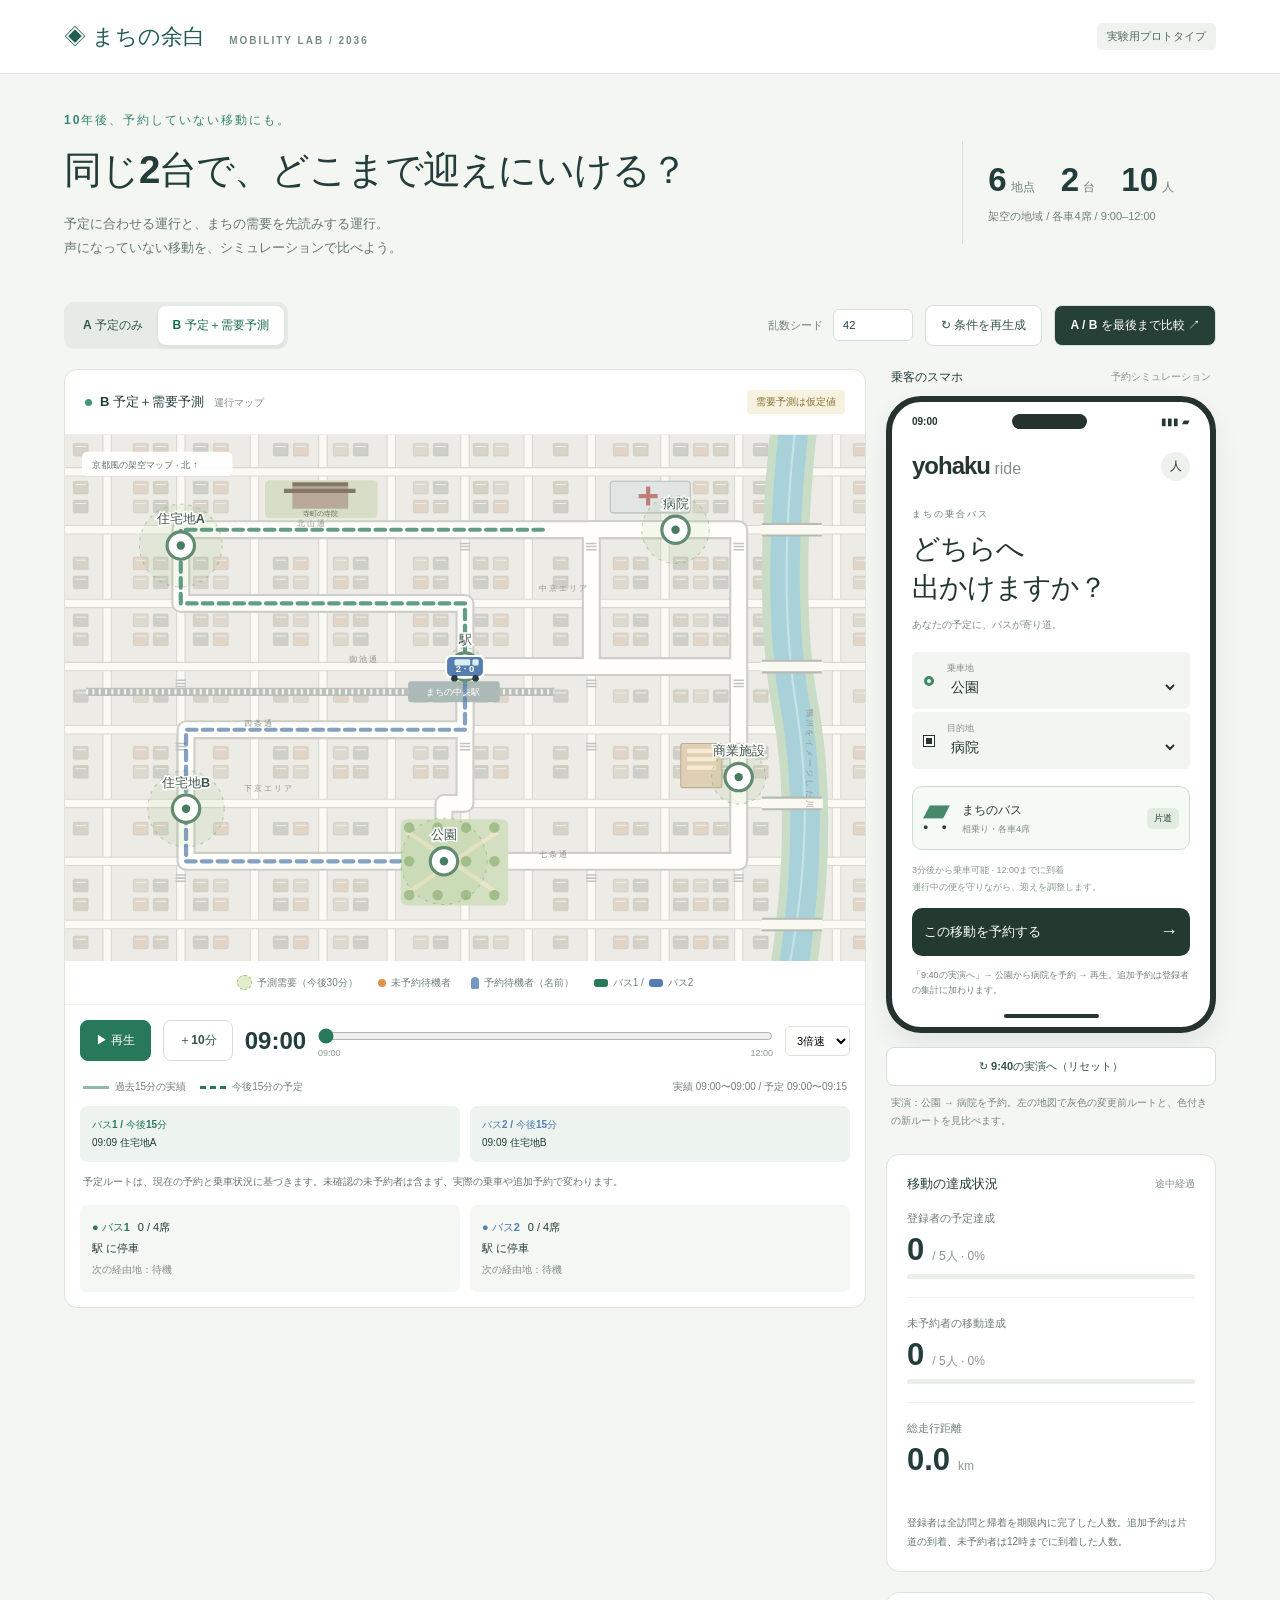
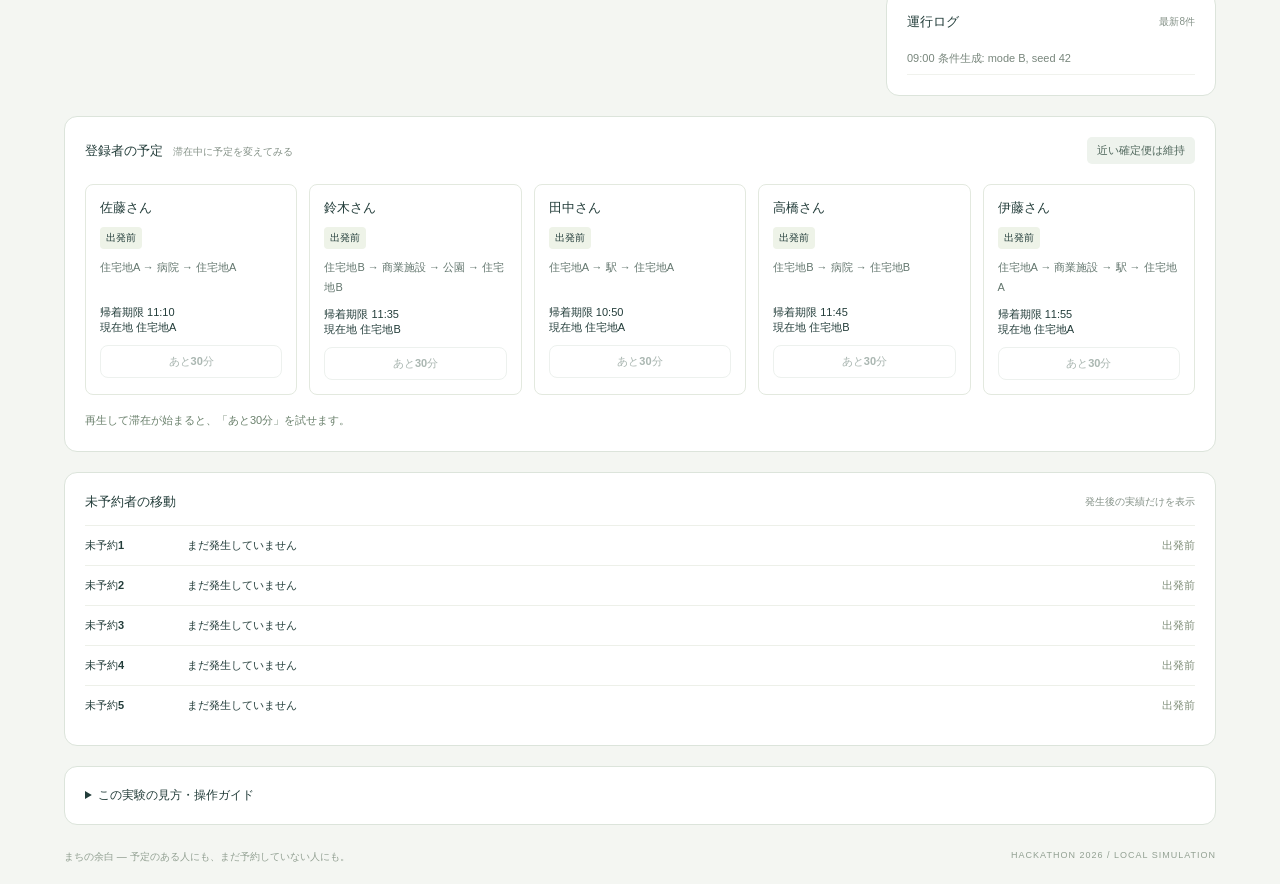
==== commit 60219bf6: "Build Kyoto-inspired street map and passenger booking app" ====
--- a/index.html
+++ b/index.html
@@ -4,13 +4,13 @@
 <main><div class="intro"><div><div class="eyebrow">10年後、予約していない移動にも。</div><h1>同じ2台で、<br class="mobile">どこまで迎えにいける？</h1><p>予定に合わせる運行と、まちの需要を先読みする運行。<br>声になっていない移動を、シミュレーションで比べよう。</p></div><div class="conditions"><b>6<span>地点</span> 2<span>台</span> <strong id="population">10</strong><span>人</span></b><small>架空の地域 / 各車4席 / 9:00–12:00</small></div></div>
 <section class="toolbar"><div class="modes" role="group" aria-label="運行方式"><button id="modeA">A 予定のみ</button><button id="modeB" class="selected">B 予定＋需要予測</button></div><label>乱数シード <input id="seed" type="number" value="42" min="1" max="999999"></label><button id="reset">↻ 条件を再生成</button><button id="compare" class="dark">A / B を最後まで比較 ↗</button></section>
 <div class="layout"><section class="map-panel"><div class="panel-head"><div><span class="live-dot"></span><b id="modeTitle">B 予定＋需要予測</b><span class="muted">運行マップ</span></div><span class="assumption">需要予測は仮定値</span></div><svg id="map" viewBox="0 0 760 500" role="img" aria-label="6地点の道路、車両と待機者"></svg><div class="legend"><span><i class="halo"></i>予測需要（今後30分）</span><span><i class="wait-dot"></i>未予約待機者</span><span><i class="reserved-dot"></i>予約待機者（名前）</span><span><i class="bus-dot"></i>バス1 / <i class="bus-dot second"></i>バス2</span></div><div class="playback"><button id="play" class="primary">▶ 再生</button><button id="step">＋10分</button><strong id="clock">09:00</strong><div class="timeline"><input id="timeSlider" type="range" min="0" max="180" step="1" value="0" aria-label="表示時刻（9時から12時）" aria-valuetext="09:00"><div class="time-bounds"><span>09:00</span><span>12:00</span></div></div><label><select id="speed" aria-label="再生速度"><option value="1">標準</option><option value="3" selected>3倍速</option><option value="8">8倍速</option></select></label></div><div class="route-legend"><span class="past-line">過去15分の実績</span><span class="future-line">今後15分の予定</span><span id="beforeLegend" class="before-line" hidden>予約変更前</span><small id="routeWindow"></small></div><div id="planCards" class="plan-cards"></div><p class="route-note">予定ルートは、現在の予約と乗車状況に基づきます。未確認の未予約者は含まず、実際の乗車や追加予約で変わります。</p><div id="busCards" class="bus-cards"></div></section>
-<aside><section class="card reservation-card"><div class="panel-head"><div><b>予約して、コースの変化を見る</b><span class="muted">片道予約をその場で追加</span></div><button id="demoSetup">9:40の実演へ（リセット）</button></div><form id="reservationForm"><label>乗る停留所<select id="reserveOrigin"></select></label><span class="reserve-arrow">→</span><label>行き先<select id="reserveDestination"></select></label><span class="reservation-terms">3分後から乗車可能 / 12:00までに到着</span><button id="reservationSubmit" class="primary" type="submit">この移動を予約</button></form><p id="reservationNotice" class="notice" role="status">「9:40の実演へ」→ 公園から病院を予約 → 再生。予約前後のルートと迎えの様子を比べられます。追加予約は登録者の集計に加わります。</p></section><section class="card"><div class="panel-head"><b>移動の達成状況</b><span id="phase" class="muted">途中経過</span></div><div id="stats"></div><p class="note">登録者は全訪問と帰着を期限内に完了した人数。追加予約は片道の到着、未予約者は12時までに到着した人数。</p></section><section class="card"><div class="panel-head"><b>運行ログ</b><span class="muted">最新8件</span></div><div id="logs" class="logs" aria-live="off"></div></section></aside></div>
+<aside><section class="reservation-card ride-shell"><div class="ride-caption"><b>乗客のスマホ</b><span>予約シミュレーション</span></div><div class="ride-phone"><div class="phone-status"><span id="phoneClock">09:00</span><span class="phone-island"></span><span>▮▮▮ ▰</span></div><div class="ride-app-head"><b>yohaku<span> ride</span></b><span class="ride-avatar">人</span></div><div class="ride-heading"><span class="ride-kicker">まちの乗合バス</span><h2>どちらへ<br>出かけますか？</h2><p>あなたの予定に、バスが寄り道。</p></div><form id="reservationForm"><div class="ride-location"><i class="pickup-pin"></i><label>乗車地<select id="reserveOrigin" aria-label="乗車地"></select></label></div><div class="ride-location"><i class="destination-pin"></i><label>目的地<select id="reserveDestination" aria-label="目的地"></select></label></div><div class="ride-vehicle"><span class="ride-bus-icon">▰<small>●　●</small></span><div><b>まちのバス</b><small>相乗り・各車4席</small></div><span class="ride-chip">片道</span></div><div class="reservation-terms">3分後から乗車可能 · 12:00までに到着<br>運行中の便を守りながら、迎えを調整します。</div><button id="reservationSubmit" type="submit">この移動を予約する <span>→</span></button></form><div id="rideProgress" class="ride-progress" aria-live="polite" hidden></div><button id="rideFollow" type="button" hidden>迎え・到着まで動かす ▶</button><p id="reservationNotice" class="notice" role="status"></p><div class="phone-home"></div></div><button id="demoSetup" class="demo-preset">↻ 9:40の実演へ（リセット）</button><p class="ride-help">実演：公園 → 病院を予約。左の地図で灰色の変更前ルートと、色付きの新ルートを見比べます。</p></section><section class="card"><div class="panel-head"><b>移動の達成状況</b><span id="phase" class="muted">途中経過</span></div><div id="stats"></div><p class="note">登録者は全訪問と帰着を期限内に完了した人数。追加予約は片道の到着、未予約者は12時までに到着した人数。</p></section><section class="card"><div class="panel-head"><b>運行ログ</b><span class="muted">最新8件</span></div><div id="logs" class="logs" aria-live="off"></div></section></aside></div>
 
 <section id="comparison" class="card comparison" hidden></section>
 <section class="card"><div class="panel-head"><div><b>登録者の予定</b><span class="muted">滞在中に予定を変えてみる</span></div><span class="tag">近い確定便は維持</span></div><div id="people" class="people"></div><p id="notice" class="notice" role="status">再生して滞在が始まると、「あと30分」を試せます。</p></section>
 <section class="card"><div class="panel-head"><b>未予約者の移動</b><span class="muted">発生後の実績だけを表示</span></div><div id="walkins" class="walkins"></div></section>
 <details class="card"><summary>この実験の見方・操作ガイド</summary>
-<h3>まずは予約でルートを変えてみる</h3><p>「9:40の実演へ（リセット）」を押し、公園→病院のまま「この移動を予約」。灰色の線が予約前、緑・青の破線が追加後の今後15分の予定です。再生すると、バスが道路を走り、停留所の人を迎えにいきます。実行中の区間や近い確定便がある場合、コースの変更はその後に反映されます。過去15分の走行実績は薄い実線で表示します。</p><h3>基本操作を1分で体験</h3>
+<h3>まずは予約でルートを変えてみる</h3><p>「9:40の実演へ（リセット）」を押し、公園→病院のまま「この移動を予約する」。灰色の線が予約前、緑・青の破線が追加後の今後15分の予定です。再生すると、バスが道路を走り、停留所の人を迎えにいきます。実行中の区間や近い確定便がある場合、コースの変更はその後に反映されます。過去15分の走行実績は薄い実線で表示します。</p><p>右のスマホ画面で乗車地・目的地を選び、予約すると迎え予定と乗車状況が表示されます。「迎え・到着まで動かす」で時間が進み、待機中の名前が乗車時に消え、到着まで追えます。迎え時刻は現在の配車計算による目安で、追加の乗車で変わる場合があります。地図は京都風の架空の街です。細い生活道路は景観表示で、バスは設定された主要道路を走ります。</p><h3>基本操作を1分で体験</h3>
 <ol class="guide">
 <li><b>バスを動かす：</b>「B 予定＋需要予測」とシード「42」のまま、「＋10分」を2回押して9:20へ進めます。「再生」なら自動で進み、もう一度押すと一時停止。速度は右のメニューで変えられます。</li>
 <li><b>予定を変える：</b>登録者の予定で、滞在中の佐藤さんの「あと30分」を押します。次の出発可能時刻が9:42から10:12に変わります。帰着期限は変わりません。運行を進め、後続の迎えや達成状況を見てください。</li>
--- a/style.css
+++ b/style.css
@@ -4,3 +4,5 @@
 .reserved-dot{width:8px;height:12px;background:#7698c5;border-radius:5px 5px 2px 2px}.legend{flex-wrap:wrap}.timeline{height:auto;overflow:visible;background:transparent;min-width:90px;flex:1}.timeline input[type=range]{display:block;width:100%;height:24px;padding:0;margin:0;border:0;border-radius:0;background:transparent;accent-color:#287959;cursor:ew-resize}.time-bounds{display:flex;justify-content:space-between;color:#8a998c;font-size:9px}.playback{flex-wrap:wrap}@media(max-width:600px){.playback .timeline{order:5;flex-basis:100%;margin-top:4px}.playback>label{margin-left:auto}.timeline input[type=range]{height:32px}}
 .route-legend{display:flex;flex-wrap:wrap;gap:14px;align-items:center;padding:4px 18px 12px;font-size:10px;color:#718277}.route-legend span:before{content:'';display:inline-block;width:26px;margin-right:6px;vertical-align:middle;border-top:3px solid #91baa6}.route-legend .future-line:before{border-top:3px dashed #287959}.route-legend .before-line:before{border-top:3px dashed #8d98a6}.route-legend small{margin-left:auto;font-size:10px}.plan-cards{display:grid;grid-template-columns:1fr 1fr;gap:10px;padding:0 15px}.plan-card{padding:10px 12px;border-radius:7px;background:#edf4ef;line-height:1.8;font-size:10px}.plan-card b,.plan-card span{display:block}.route-note{font-size:10px;margin:10px 18px 14px}.reservation-card{margin-top:20px;background:#fbfdf8;border-color:#b9cfb8}#reservationForm{display:flex;gap:14px;align-items:flex-end;flex-wrap:wrap;margin-top:16px}#reservationForm label{font-size:11px;color:#6d7f74}#reservationForm select{display:block;min-width:140px;padding:10px;margin-top:7px;font-size:13px}.reserve-arrow{align-self:center;color:#8e9c8d}.reservation-terms{font-size:10px;color:#849180;align-self:center}#reservationSubmit{margin-left:auto}.people{grid-template-columns:repeat(auto-fit,minmax(150px,1fr))}@media(max-width:600px){#reservationForm{gap:10px}#reservationForm label{flex:1}#reservationForm select{min-width:0;width:100%}.reservation-terms{width:100%}#reservationSubmit{width:100%}.plan-cards{grid-template-columns:1fr}.route-legend small{margin-left:0;width:100%}}
 aside .reservation-card{margin-top:0}aside .reservation-card .panel-head{display:block}aside #demoSetup{margin-top:12px;width:100%}aside #reservationForm{gap:9px}aside #reservationForm label{flex:1;min-width:75px}aside #reservationForm select{width:100%;min-width:0;font-size:12px}aside .reservation-terms{width:100%;font-size:9px}aside #reservationSubmit{width:100%}aside .reservation-card .muted{display:block;margin:7px 0 0}@media(min-width:601px) and (max-width:1050px){aside .reservation-card{grid-column:1 / -1}}
+/* Passenger app beside an urban street map. */
+.layout{grid-template-columns:minmax(0,1fr) 330px;align-items:start}.ride-shell{background:none;border:0;margin:0 0 24px;padding:0}.ride-caption{display:flex;justify-content:space-between;align-items:center;font-size:12px;margin:0 5px 10px}.ride-caption span{font-size:10px;color:#88938c}.ride-phone{background:#fff;border:6px solid #25322e;border-radius:35px;padding:12px 20px 9px;box-shadow:0 12px 25px #263f3715;color:#24372f;overflow:hidden}.phone-status{display:flex;justify-content:space-between;align-items:center;font-size:10px;font-weight:700;height:15px}.phone-island{height:15px;width:75px;background:#25322e;border-radius:20px}.ride-app-head{display:flex;justify-content:space-between;align-items:center;margin-top:23px}.ride-app-head>b{font-size:24px;letter-spacing:-1px}.ride-app-head>b span{font-weight:400;font-size:16px;color:#829287;letter-spacing:0}.ride-avatar{background:#edf2ed;width:29px;height:29px;border-radius:50%;display:grid;place-items:center;font-size:12px}.ride-heading{margin:22px 0 18px}.ride-kicker{font-size:9px;letter-spacing:2px;color:#60816e}.ride-heading h2{font-size:28px;line-height:1.4;letter-spacing:-1px;margin:8px 0}.ride-heading p{font-size:10px;margin:0;color:#819085}aside #reservationForm{display:block;margin:0}.ride-location{display:flex;gap:13px;align-items:center;background:#f3f5f1;padding:10px 12px;margin-bottom:3px;border-radius:5px}.ride-location i{width:10px;height:10px;flex-shrink:0}.pickup-pin{border:3px solid #3d8b65;border-radius:50%}.destination-pin{background:#24372f;border:2px solid white;outline:1px solid #24372f}.ride-location label{display:block;color:#879389!important;font-size:9px!important;width:100%}aside #reservationForm select{border:0;padding:3px 0;margin:0;background:transparent;font-size:14px;font-weight:650;color:#24372f;cursor:pointer}.ride-vehicle{display:flex;align-items:center;gap:12px;border:1px solid #ccdcd0;background:#f6faf5;border-radius:10px;padding:13px 10px;margin:17px 0 12px}.ride-vehicle b{font-size:12px}.ride-vehicle small{display:block;font-size:9px;color:#819085;margin-top:4px}.ride-bus-icon{font-size:35px;line-height:18px;color:#48886a;display:block}.ride-bus-icon small{font-size:9px;letter-spacing:2px;color:#294235;margin:0}.ride-chip{font-size:9px;background:#e1eedf;padding:4px 7px;border-radius:5px;margin-left:auto}aside .reservation-terms{font-size:9px;line-height:1.8;color:#8b978d;margin-bottom:13px}aside #reservationSubmit{border:0;background:#233a30;color:#fff;border-radius:10px;padding:15px 12px;font-size:13px;text-align:left}#reservationSubmit span{float:right;font-size:18px;line-height:17px}#reservationSubmit:hover{background:#34624b}.ride-phone .notice{font-size:9px;line-height:1.75;color:#748477;margin:12px 0}.phone-home{width:95px;height:4px;border-radius:5px;background:#24372f;margin:15px auto 0}.ride-progress{border-top:1px solid #e3e9df;margin-top:16px;padding-top:13px}.ride-progress b{display:block;font-size:15px}.ride-progress p{font-size:10px;line-height:1.8;margin:7px 0}.ride-progress small{font-size:9px;color:#829083}.ride-progress .ride-eta{font-size:24px;color:#287959;margin-top:7px;display:block}.ride-phone #rideFollow{width:100%;background:#e8f2e5;border:0;padding:11px;font-size:10px;margin-top:8px}aside #demoSetup{margin-top:14px;font-size:11px;background:#fff;width:100%}.ride-help{font-size:10px;line-height:1.8;padding:0 5px;margin:8px 0;color:#7a897e}.ride-shell [hidden]{display:none!important}.map-panel{min-width:0}#map{background:#ecebe5}@media(max-width:1050px) and (min-width:761px){.layout{grid-template-columns:minmax(0,1fr) 300px;gap:14px}aside{display:block}.ride-phone{padding-left:15px;padding-right:15px}.legend{gap:9px}.playback .timeline{flex-basis:100%;order:5}.plan-cards{grid-template-columns:1fr}}@media(max-width:760px){.layout{grid-template-columns:1fr}aside{display:block}.ride-shell{max-width:350px;margin:20px auto}.ride-phone{padding-left:22px;padding-right:22px}}
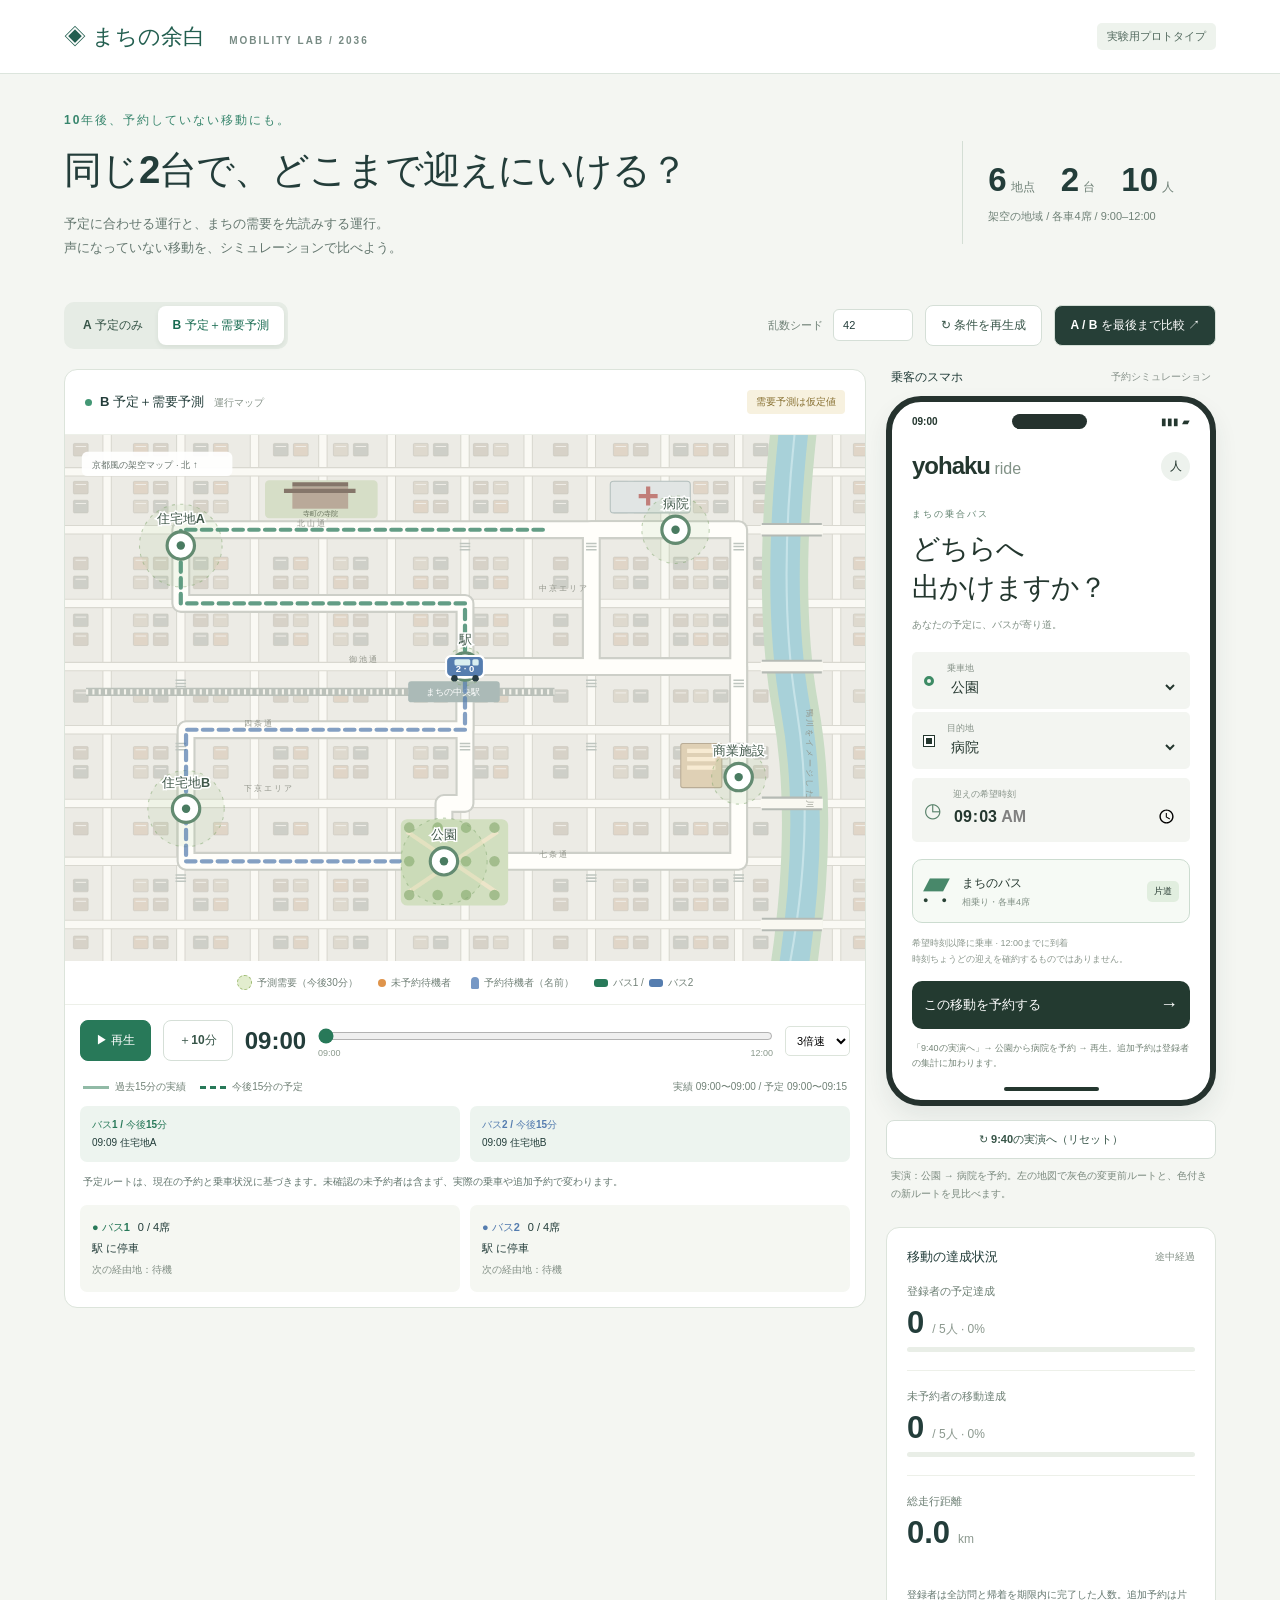
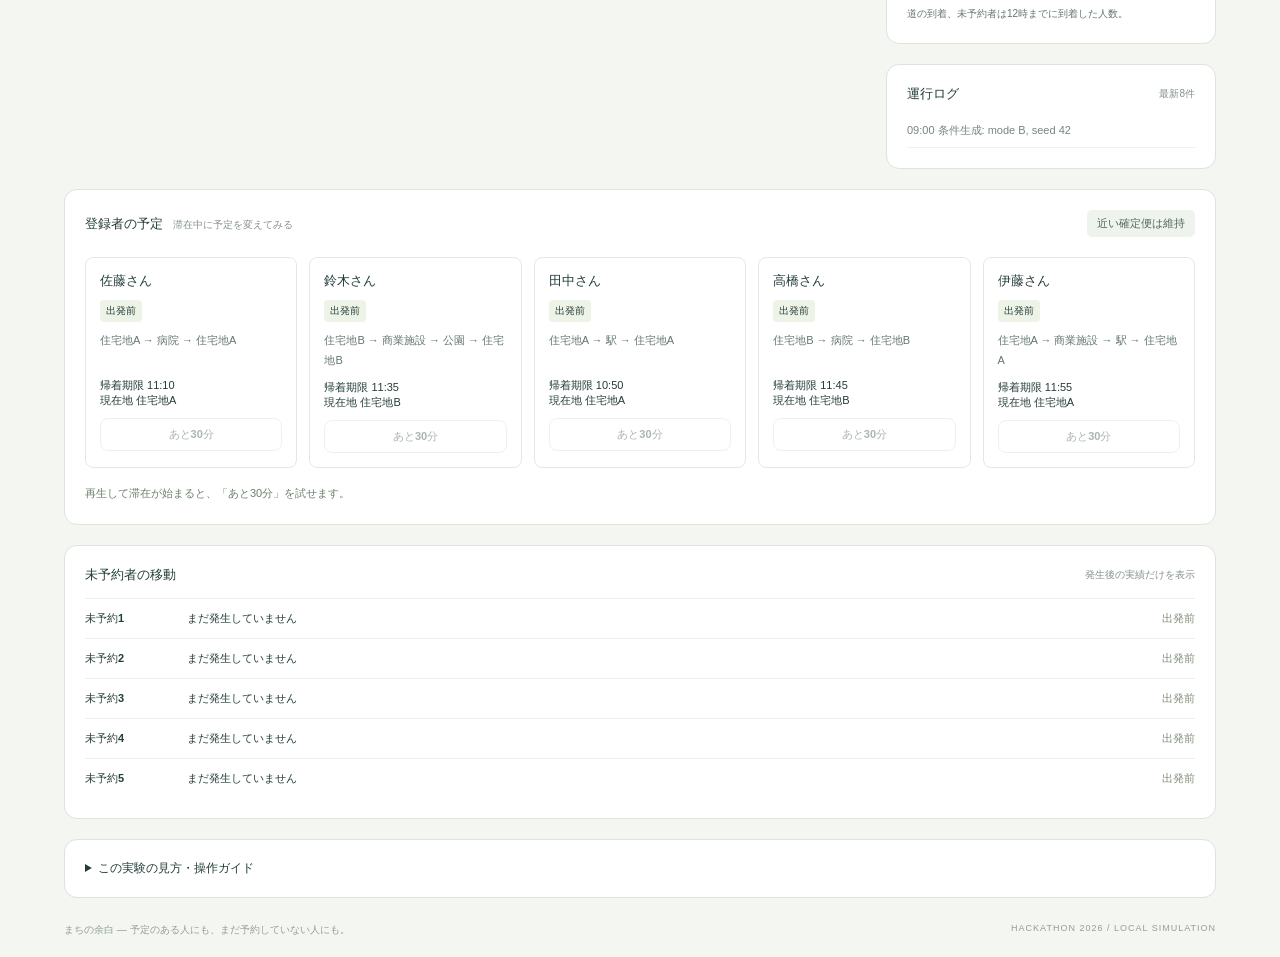
==== commit 55c3a5a0: "Allow passengers to choose a requested pickup time" ====
--- a/index.html
+++ b/index.html
@@ -4,13 +4,13 @@
 <main><div class="intro"><div><div class="eyebrow">10年後、予約していない移動にも。</div><h1>同じ2台で、<br class="mobile">どこまで迎えにいける？</h1><p>予定に合わせる運行と、まちの需要を先読みする運行。<br>声になっていない移動を、シミュレーションで比べよう。</p></div><div class="conditions"><b>6<span>地点</span> 2<span>台</span> <strong id="population">10</strong><span>人</span></b><small>架空の地域 / 各車4席 / 9:00–12:00</small></div></div>
 <section class="toolbar"><div class="modes" role="group" aria-label="運行方式"><button id="modeA">A 予定のみ</button><button id="modeB" class="selected">B 予定＋需要予測</button></div><label>乱数シード <input id="seed" type="number" value="42" min="1" max="999999"></label><button id="reset">↻ 条件を再生成</button><button id="compare" class="dark">A / B を最後まで比較 ↗</button></section>
 <div class="layout"><section class="map-panel"><div class="panel-head"><div><span class="live-dot"></span><b id="modeTitle">B 予定＋需要予測</b><span class="muted">運行マップ</span></div><span class="assumption">需要予測は仮定値</span></div><svg id="map" viewBox="0 0 760 500" role="img" aria-label="6地点の道路、車両と待機者"></svg><div class="legend"><span><i class="halo"></i>予測需要（今後30分）</span><span><i class="wait-dot"></i>未予約待機者</span><span><i class="reserved-dot"></i>予約待機者（名前）</span><span><i class="bus-dot"></i>バス1 / <i class="bus-dot second"></i>バス2</span></div><div class="playback"><button id="play" class="primary">▶ 再生</button><button id="step">＋10分</button><strong id="clock">09:00</strong><div class="timeline"><input id="timeSlider" type="range" min="0" max="180" step="1" value="0" aria-label="表示時刻（9時から12時）" aria-valuetext="09:00"><div class="time-bounds"><span>09:00</span><span>12:00</span></div></div><label><select id="speed" aria-label="再生速度"><option value="1">標準</option><option value="3" selected>3倍速</option><option value="8">8倍速</option></select></label></div><div class="route-legend"><span class="past-line">過去15分の実績</span><span class="future-line">今後15分の予定</span><span id="beforeLegend" class="before-line" hidden>予約変更前</span><small id="routeWindow"></small></div><div id="planCards" class="plan-cards"></div><p class="route-note">予定ルートは、現在の予約と乗車状況に基づきます。未確認の未予約者は含まず、実際の乗車や追加予約で変わります。</p><div id="busCards" class="bus-cards"></div></section>
-<aside><section class="reservation-card ride-shell"><div class="ride-caption"><b>乗客のスマホ</b><span>予約シミュレーション</span></div><div class="ride-phone"><div class="phone-status"><span id="phoneClock">09:00</span><span class="phone-island"></span><span>▮▮▮ ▰</span></div><div class="ride-app-head"><b>yohaku<span> ride</span></b><span class="ride-avatar">人</span></div><div class="ride-heading"><span class="ride-kicker">まちの乗合バス</span><h2>どちらへ<br>出かけますか？</h2><p>あなたの予定に、バスが寄り道。</p></div><form id="reservationForm"><div class="ride-location"><i class="pickup-pin"></i><label>乗車地<select id="reserveOrigin" aria-label="乗車地"></select></label></div><div class="ride-location"><i class="destination-pin"></i><label>目的地<select id="reserveDestination" aria-label="目的地"></select></label></div><div class="ride-vehicle"><span class="ride-bus-icon">▰<small>●　●</small></span><div><b>まちのバス</b><small>相乗り・各車4席</small></div><span class="ride-chip">片道</span></div><div class="reservation-terms">3分後から乗車可能 · 12:00までに到着<br>運行中の便を守りながら、迎えを調整します。</div><button id="reservationSubmit" type="submit">この移動を予約する <span>→</span></button></form><div id="rideProgress" class="ride-progress" aria-live="polite" hidden></div><button id="rideFollow" type="button" hidden>迎え・到着まで動かす ▶</button><p id="reservationNotice" class="notice" role="status"></p><div class="phone-home"></div></div><button id="demoSetup" class="demo-preset">↻ 9:40の実演へ（リセット）</button><p class="ride-help">実演：公園 → 病院を予約。左の地図で灰色の変更前ルートと、色付きの新ルートを見比べます。</p></section><section class="card"><div class="panel-head"><b>移動の達成状況</b><span id="phase" class="muted">途中経過</span></div><div id="stats"></div><p class="note">登録者は全訪問と帰着を期限内に完了した人数。追加予約は片道の到着、未予約者は12時までに到着した人数。</p></section><section class="card"><div class="panel-head"><b>運行ログ</b><span class="muted">最新8件</span></div><div id="logs" class="logs" aria-live="off"></div></section></aside></div>
+<aside><section class="reservation-card ride-shell"><div class="ride-caption"><b>乗客のスマホ</b><span>予約シミュレーション</span></div><div class="ride-phone"><div class="phone-status"><span id="phoneClock">09:00</span><span class="phone-island"></span><span>▮▮▮ ▰</span></div><div class="ride-app-head"><b>yohaku<span> ride</span></b><span class="ride-avatar">人</span></div><div class="ride-heading"><span class="ride-kicker">まちの乗合バス</span><h2>どちらへ<br>出かけますか？</h2><p>あなたの予定に、バスが寄り道。</p></div><form id="reservationForm"><div class="ride-location"><i class="pickup-pin"></i><label>乗車地<select id="reserveOrigin" aria-label="乗車地"></select></label></div><div class="ride-location"><i class="destination-pin"></i><label>目的地<select id="reserveDestination" aria-label="目的地"></select></label></div><div class="ride-location ride-time"><i class="pickup-clock">◷</i><label>迎えの希望時刻<input id="reserveTime" type="time" min="09:01" max="11:59" step="60" required aria-describedby="pickupTimeHelp"></label></div><div class="ride-vehicle"><span class="ride-bus-icon">▰<small>●　●</small></span><div><b>まちのバス</b><small>相乗り・各車4席</small></div><span class="ride-chip">片道</span></div><div class="reservation-terms"><span id="pickupTimeHelp">希望時刻以降に乗車 · 12:00までに到着<br>時刻ちょうどの迎えを確約するものではありません。</span></div><button id="reservationSubmit" type="submit">この移動を予約する <span>→</span></button></form><div id="rideProgress" class="ride-progress" aria-live="polite" hidden></div><button id="rideFollow" type="button" hidden>迎え・到着まで動かす ▶</button><p id="reservationNotice" class="notice" role="status"></p><div class="phone-home"></div></div><button id="demoSetup" class="demo-preset">↻ 9:40の実演へ（リセット）</button><p class="ride-help">実演：公園 → 病院を予約。左の地図で灰色の変更前ルートと、色付きの新ルートを見比べます。</p></section><section class="card"><div class="panel-head"><b>移動の達成状況</b><span id="phase" class="muted">途中経過</span></div><div id="stats"></div><p class="note">登録者は全訪問と帰着を期限内に完了した人数。追加予約は片道の到着、未予約者は12時までに到着した人数。</p></section><section class="card"><div class="panel-head"><b>運行ログ</b><span class="muted">最新8件</span></div><div id="logs" class="logs" aria-live="off"></div></section></aside></div>
 
 <section id="comparison" class="card comparison" hidden></section>
 <section class="card"><div class="panel-head"><div><b>登録者の予定</b><span class="muted">滞在中に予定を変えてみる</span></div><span class="tag">近い確定便は維持</span></div><div id="people" class="people"></div><p id="notice" class="notice" role="status">再生して滞在が始まると、「あと30分」を試せます。</p></section>
 <section class="card"><div class="panel-head"><b>未予約者の移動</b><span class="muted">発生後の実績だけを表示</span></div><div id="walkins" class="walkins"></div></section>
 <details class="card"><summary>この実験の見方・操作ガイド</summary>
-<h3>まずは予約でルートを変えてみる</h3><p>「9:40の実演へ（リセット）」を押し、公園→病院のまま「この移動を予約する」。灰色の線が予約前、緑・青の破線が追加後の今後15分の予定です。再生すると、バスが道路を走り、停留所の人を迎えにいきます。実行中の区間や近い確定便がある場合、コースの変更はその後に反映されます。過去15分の走行実績は薄い実線で表示します。</p><p>右のスマホ画面で乗車地・目的地を選び、予約すると迎え予定と乗車状況が表示されます。「迎え・到着まで動かす」で時間が進み、待機中の名前が乗車時に消え、到着まで追えます。迎え時刻は現在の配車計算による目安で、追加の乗車で変わる場合があります。地図は京都風の架空の街です。細い生活道路は景観表示で、バスは設定された主要道路を走ります。</p><h3>基本操作を1分で体験</h3>
+<h3>まずは予約でルートを変えてみる</h3><p>「9:40の実演へ（リセット）」を押し、公園→病院のまま「この移動を予約する」。灰色の線が予約前、緑・青の破線が追加後の今後15分の予定です。再生すると、バスが道路を走り、停留所の人を迎えにいきます。実行中の区間や近い確定便がある場合、コースの変更はその後に反映されます。過去15分の走行実績は薄い実線で表示します。</p><p>右のスマホ画面で乗車地・目的地・迎えの希望時刻を選び、予約すると迎え予定と乗車状況が表示されます。「迎え・到着まで動かす」で時間が進み、待機中の名前が乗車時に消え、到着まで追えます。希望時刻は現在より1分以上先に設定します。指定時刻より前には乗車せず、その時刻以降で迎えを計算します。到着期限の12時までに移動時間が足りない予約は受け付けません。迎え時刻は現在の配車計算による目安で、追加の乗車で変わる場合があります。地図は京都風の架空の街です。細い生活道路は景観表示で、バスは設定された主要道路を走ります。</p><h3>基本操作を1分で体験</h3>
 <ol class="guide">
 <li><b>バスを動かす：</b>「B 予定＋需要予測」とシード「42」のまま、「＋10分」を2回押して9:20へ進めます。「再生」なら自動で進み、もう一度押すと一時停止。速度は右のメニューで変えられます。</li>
 <li><b>予定を変える：</b>登録者の予定で、滞在中の佐藤さんの「あと30分」を押します。次の出発可能時刻が9:42から10:12に変わります。帰着期限は変わりません。運行を進め、後続の迎えや達成状況を見てください。</li>
--- a/style.css
+++ b/style.css
@@ -6,3 +6,4 @@
 aside .reservation-card{margin-top:0}aside .reservation-card .panel-head{display:block}aside #demoSetup{margin-top:12px;width:100%}aside #reservationForm{gap:9px}aside #reservationForm label{flex:1;min-width:75px}aside #reservationForm select{width:100%;min-width:0;font-size:12px}aside .reservation-terms{width:100%;font-size:9px}aside #reservationSubmit{width:100%}aside .reservation-card .muted{display:block;margin:7px 0 0}@media(min-width:601px) and (max-width:1050px){aside .reservation-card{grid-column:1 / -1}}
 /* Passenger app beside an urban street map. */
 .layout{grid-template-columns:minmax(0,1fr) 330px;align-items:start}.ride-shell{background:none;border:0;margin:0 0 24px;padding:0}.ride-caption{display:flex;justify-content:space-between;align-items:center;font-size:12px;margin:0 5px 10px}.ride-caption span{font-size:10px;color:#88938c}.ride-phone{background:#fff;border:6px solid #25322e;border-radius:35px;padding:12px 20px 9px;box-shadow:0 12px 25px #263f3715;color:#24372f;overflow:hidden}.phone-status{display:flex;justify-content:space-between;align-items:center;font-size:10px;font-weight:700;height:15px}.phone-island{height:15px;width:75px;background:#25322e;border-radius:20px}.ride-app-head{display:flex;justify-content:space-between;align-items:center;margin-top:23px}.ride-app-head>b{font-size:24px;letter-spacing:-1px}.ride-app-head>b span{font-weight:400;font-size:16px;color:#829287;letter-spacing:0}.ride-avatar{background:#edf2ed;width:29px;height:29px;border-radius:50%;display:grid;place-items:center;font-size:12px}.ride-heading{margin:22px 0 18px}.ride-kicker{font-size:9px;letter-spacing:2px;color:#60816e}.ride-heading h2{font-size:28px;line-height:1.4;letter-spacing:-1px;margin:8px 0}.ride-heading p{font-size:10px;margin:0;color:#819085}aside #reservationForm{display:block;margin:0}.ride-location{display:flex;gap:13px;align-items:center;background:#f3f5f1;padding:10px 12px;margin-bottom:3px;border-radius:5px}.ride-location i{width:10px;height:10px;flex-shrink:0}.pickup-pin{border:3px solid #3d8b65;border-radius:50%}.destination-pin{background:#24372f;border:2px solid white;outline:1px solid #24372f}.ride-location label{display:block;color:#879389!important;font-size:9px!important;width:100%}aside #reservationForm select{border:0;padding:3px 0;margin:0;background:transparent;font-size:14px;font-weight:650;color:#24372f;cursor:pointer}.ride-vehicle{display:flex;align-items:center;gap:12px;border:1px solid #ccdcd0;background:#f6faf5;border-radius:10px;padding:13px 10px;margin:17px 0 12px}.ride-vehicle b{font-size:12px}.ride-vehicle small{display:block;font-size:9px;color:#819085;margin-top:4px}.ride-bus-icon{font-size:35px;line-height:18px;color:#48886a;display:block}.ride-bus-icon small{font-size:9px;letter-spacing:2px;color:#294235;margin:0}.ride-chip{font-size:9px;background:#e1eedf;padding:4px 7px;border-radius:5px;margin-left:auto}aside .reservation-terms{font-size:9px;line-height:1.8;color:#8b978d;margin-bottom:13px}aside #reservationSubmit{border:0;background:#233a30;color:#fff;border-radius:10px;padding:15px 12px;font-size:13px;text-align:left}#reservationSubmit span{float:right;font-size:18px;line-height:17px}#reservationSubmit:hover{background:#34624b}.ride-phone .notice{font-size:9px;line-height:1.75;color:#748477;margin:12px 0}.phone-home{width:95px;height:4px;border-radius:5px;background:#24372f;margin:15px auto 0}.ride-progress{border-top:1px solid #e3e9df;margin-top:16px;padding-top:13px}.ride-progress b{display:block;font-size:15px}.ride-progress p{font-size:10px;line-height:1.8;margin:7px 0}.ride-progress small{font-size:9px;color:#829083}.ride-progress .ride-eta{font-size:24px;color:#287959;margin-top:7px;display:block}.ride-phone #rideFollow{width:100%;background:#e8f2e5;border:0;padding:11px;font-size:10px;margin-top:8px}aside #demoSetup{margin-top:14px;font-size:11px;background:#fff;width:100%}.ride-help{font-size:10px;line-height:1.8;padding:0 5px;margin:8px 0;color:#7a897e}.ride-shell [hidden]{display:none!important}.map-panel{min-width:0}#map{background:#ecebe5}@media(max-width:1050px) and (min-width:761px){.layout{grid-template-columns:minmax(0,1fr) 300px;gap:14px}aside{display:block}.ride-phone{padding-left:15px;padding-right:15px}.legend{gap:9px}.playback .timeline{flex-basis:100%;order:5}.plan-cards{grid-template-columns:1fr}}@media(max-width:760px){.layout{grid-template-columns:1fr}aside{display:block}.ride-shell{max-width:350px;margin:20px auto}.ride-phone{padding-left:22px;padding-right:22px}}
+.ride-time{margin-top:9px}.ride-location .pickup-clock{width:16px;height:auto;font-style:normal;font-size:20px;color:#578069;line-height:1}#reserveTime{display:block;width:100%;box-sizing:border-box;margin:0;padding:4px 0;border:0;background:transparent;color:#24372f;font-size:16px;font-weight:650;min-height:30px}#reserveTime:invalid{color:#a55742}
